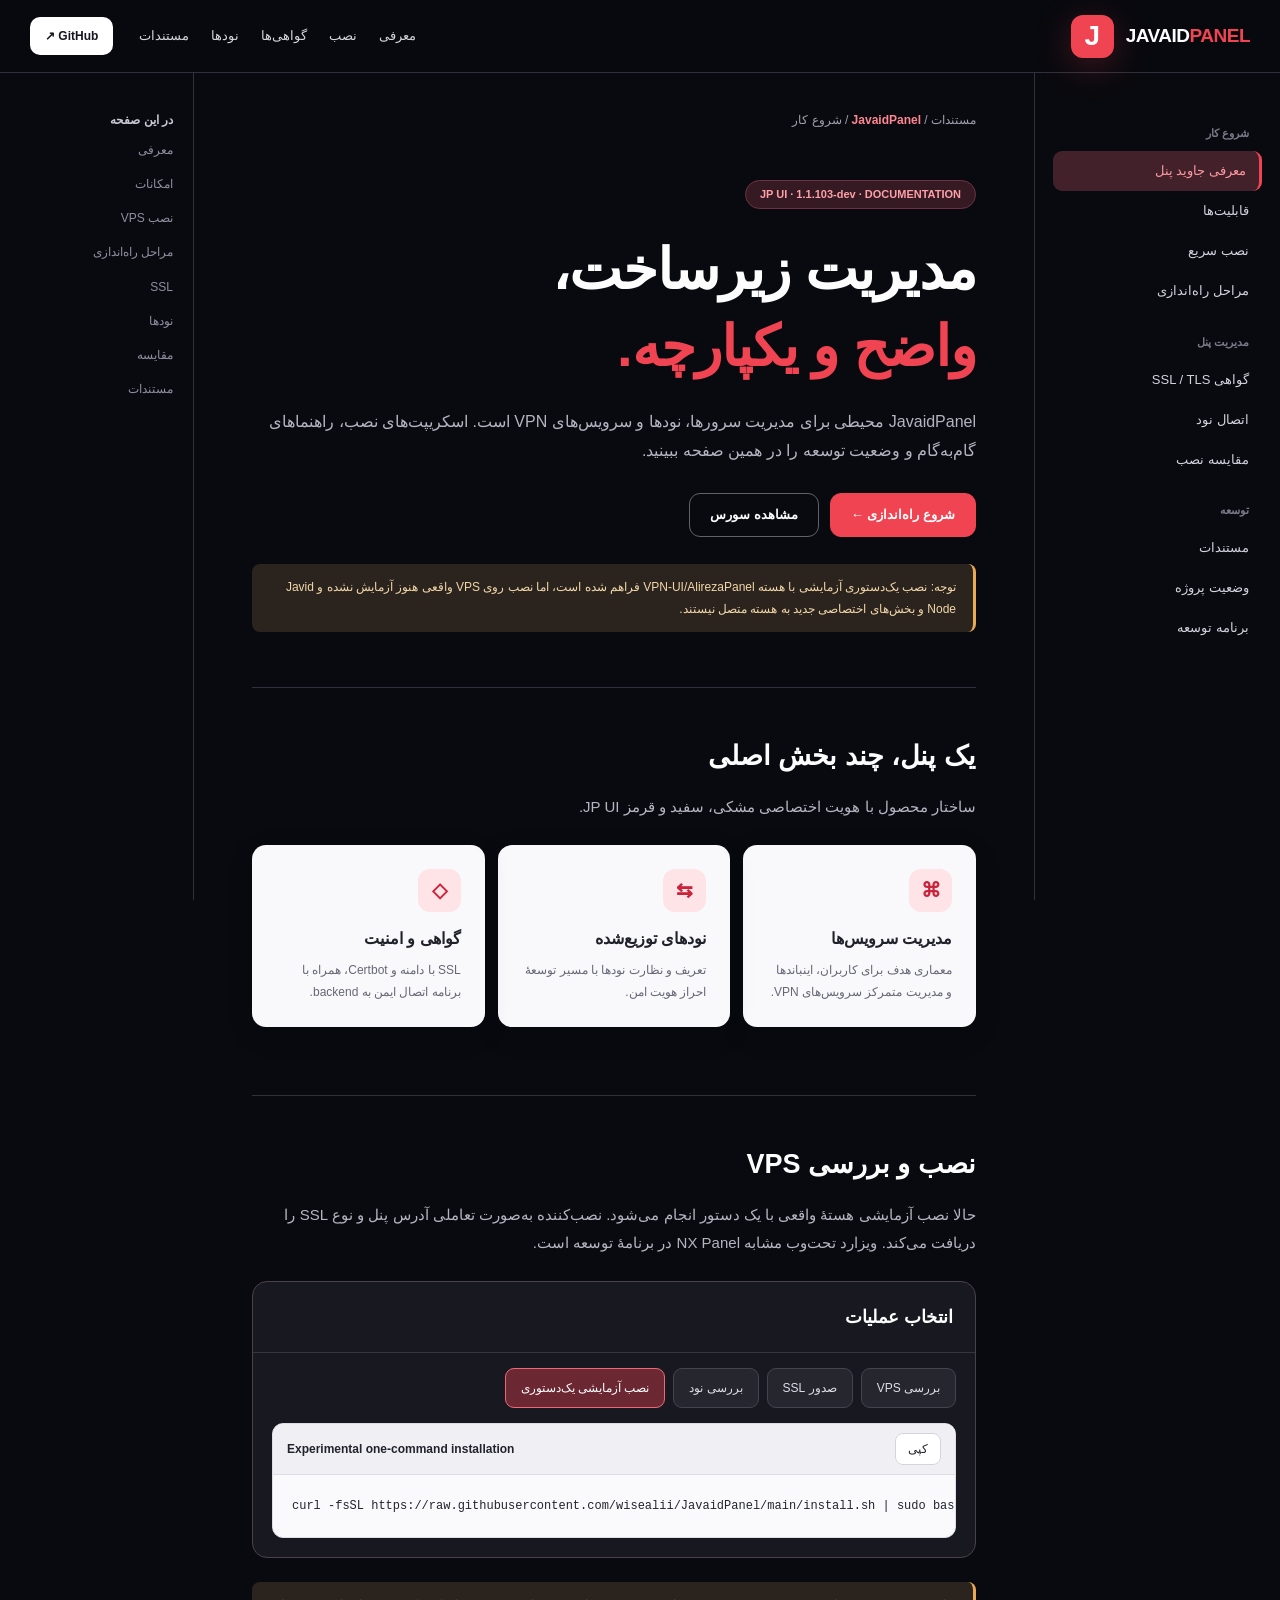
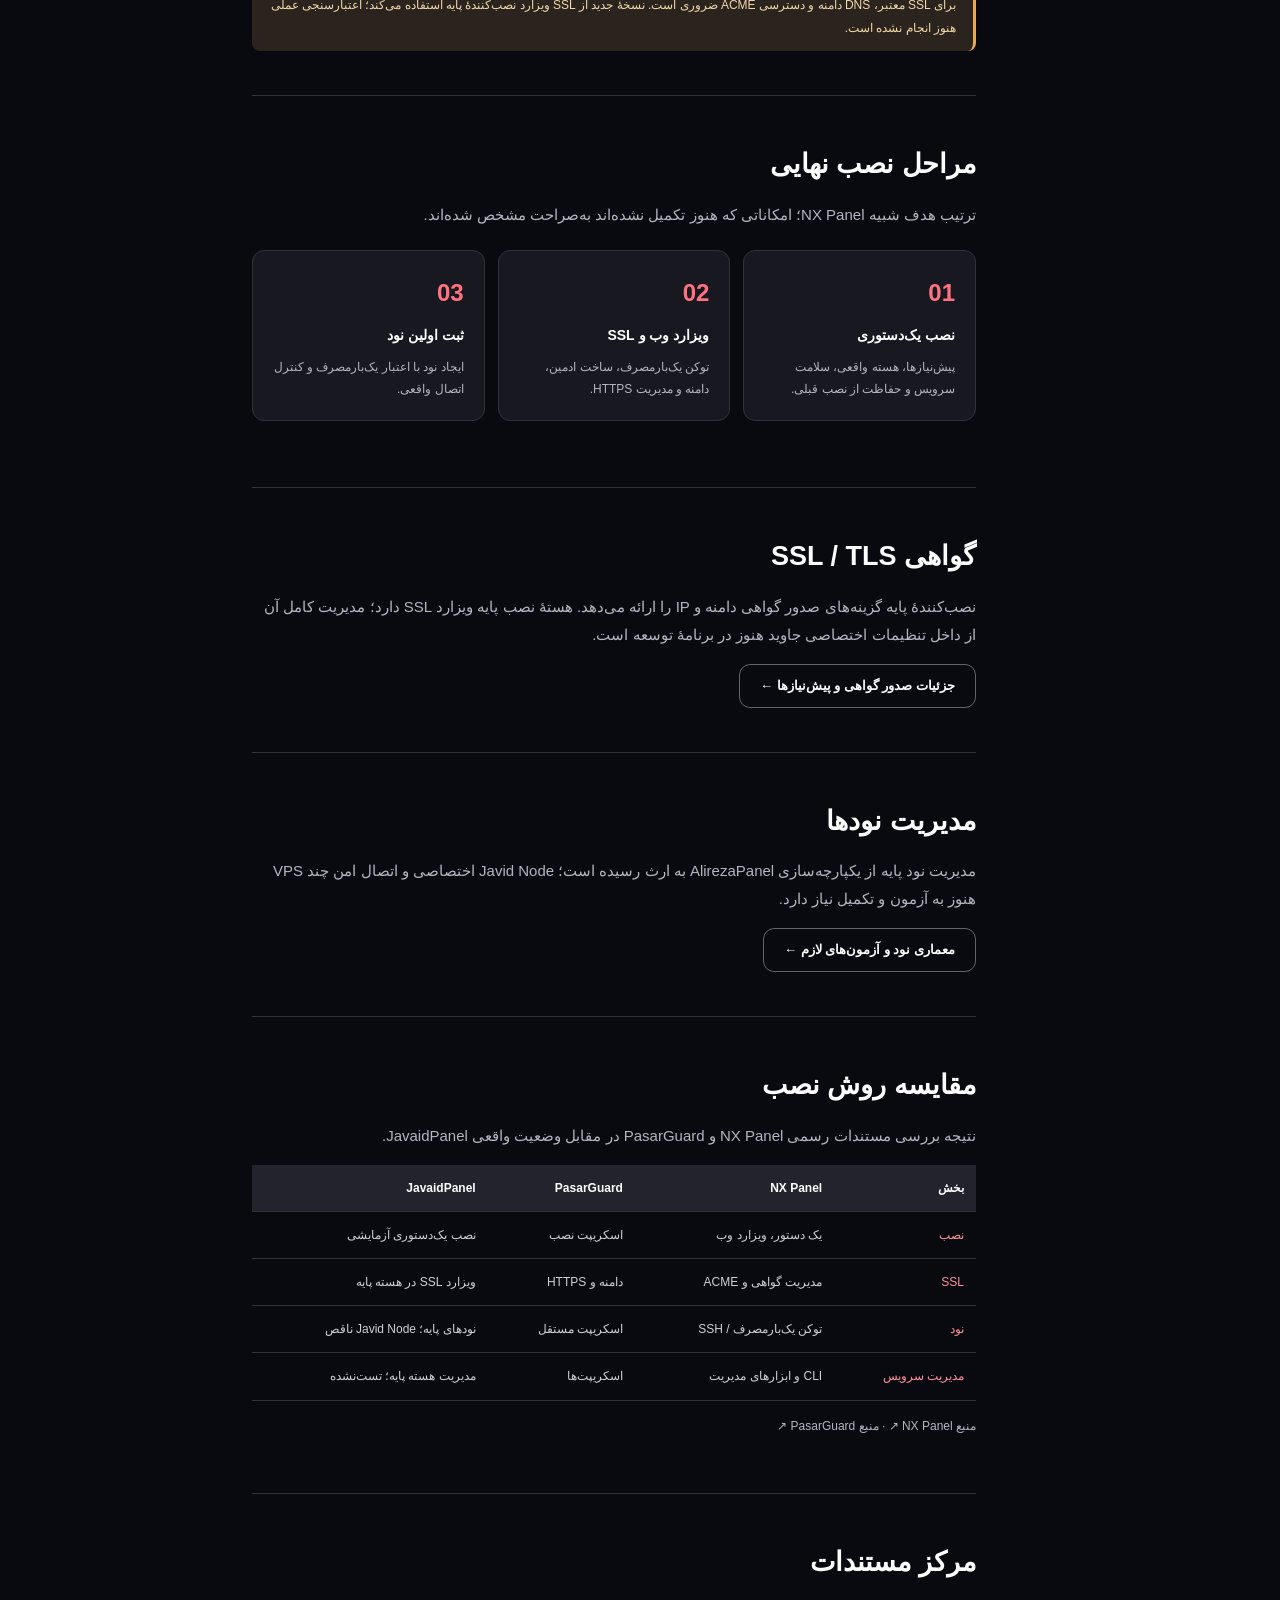
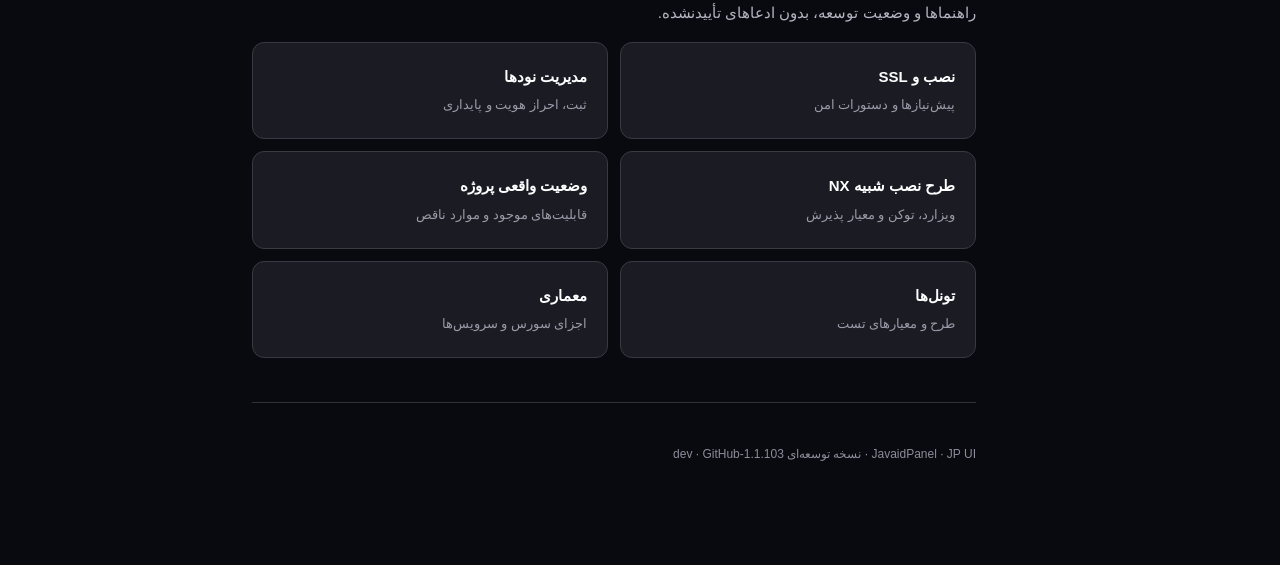
==== docs/index.html @ 1c5c2c44 "docs: show verified one-command bootstrap and current experimental status" ====
<!doctype html>
<html lang="fa" dir="rtl"><head>
<meta charset="utf-8"><meta name="viewport" content="width=device-width,initial-scale=1">
<meta name="theme-color" content="#0a0a0f">
<meta name="description" content="JavaidPanel · مستندات، راه‌اندازی، مدیریت نودها و گواهی HTTPS">
<title>JavaidPanel | مستندات و نصب</title>
<style>
:root{--bg:#090a0f;--panel:#15161d;--raised:#1b1c25;--line:#30313c;--red:#f04452;--red2:#ff7280;--white:#fdfdfe;--soft:#b5b5c2;--ink:#17181f}
*{box-sizing:border-box}html{scroll-behavior:smooth}body{margin:0;background:var(--bg);color:var(--white);font:15px/1.85 Tahoma,Arial,sans-serif}
a{color:inherit;text-decoration:none}a:hover{color:var(--red2)}button{font:inherit;cursor:pointer}button:focus-visible,a:focus-visible{outline:3px solid var(--red2);outline-offset:3px}
header{height:73px;border-bottom:1px solid var(--line);position:sticky;top:0;z-index:10;background:#090a0fee;backdrop-filter:blur(14px)}.top{max-width:1490px;margin:auto;height:100%;padding:0 30px;display:flex;align-items:center;gap:26px}
.brand{display:flex;align-items:center;gap:12px;direction:ltr;font:900 19px Arial;letter-spacing:-.5px}.brand b{color:var(--red)}.mark{display:grid;place-items:center;width:43px;height:43px;border-radius:12px;background:var(--red);color:white;font-size:28px;box-shadow:0 8px 35px #f0445240}.top nav{display:flex;gap:22px;margin-right:auto;color:#d6d6de;font-size:13px}.top .github{padding:8px 15px;background:white;color:#16161c;border-radius:10px;font-size:12px;font-weight:bold}
.layout{display:grid;grid-template-columns:246px minmax(0,1fr) 194px;gap:0;max-width:1490px;margin:auto;min-height:calc(100vh - 73px)}
.sidebar{border-left:1px solid var(--line);position:sticky;top:73px;align-self:start;height:calc(100vh - 73px);overflow:auto;padding:30px 18px 32px}.aside-label{color:#787a88;font-size:11px;font-weight:900;margin:20px 13px 8px}.sidebar a{display:block;border-radius:9px;padding:8px 13px;font-size:13px;color:#d3d3de}.sidebar a:hover,.sidebar a.active{background:#42212a;color:#ff98a2}.sidebar a.active{border-right:3px solid var(--red)}
.toc{border-right:1px solid var(--line);position:sticky;top:73px;align-self:start;height:calc(100vh - 73px);padding:32px 20px;color:#c8c8d2}.toc strong{font-size:12px}.toc a{font-size:12px;display:block;color:#8e90a0;padding:6px 0}.toc a:hover{color:var(--red2)}
.content{padding:36px 58px 100px;min-width:0}.crumb{color:#a1a1af;font-size:12px}.crumb b{color:#ff8692}.hero{padding:48px 0 55px;border-bottom:1px solid var(--line)}.pill{display:inline-flex;color:#ffa0a9;background:#351a23;border:1px solid #6c3241;padding:3px 14px;border-radius:99px;font-size:11px;font-weight:bold}.hero h1{font-size:clamp(37px,4.4vw,63px);line-height:1.37;margin:22px 0;letter-spacing:-1px}.hero h1 em{font-style:normal;color:var(--red)}.hero p{font-size:16px;color:var(--soft);max-width:750px}.buttons{display:flex;flex-wrap:wrap;gap:11px;margin:27px 0}.btn{border-radius:11px;padding:9px 20px;border:1px solid #62616b;font-size:13px;font-weight:bold;display:inline-flex;align-items:center}.btn.main{background:var(--red);border-color:var(--red);color:white}
.status{border-right:3px solid #e9aa53;background:#2b241e;color:#f2d7a9;border-radius:8px;padding:12px 17px;font-size:12px;max-width:780px}
section{scroll-margin-top:105px;padding:44px 0;border-bottom:1px solid #30303a}section h2{font-size:27px;margin:0 0 11px}section p{color:var(--soft);margin-top:0}.cards{display:grid;grid-template-columns:repeat(3,minmax(0,1fr));gap:13px;margin:24px 0}.card{background:#f9f9fb;color:#20212a;border-radius:14px;padding:24px;min-height:177px;box-shadow:0 8px 27px #0002}.card .symbol{display:grid;place-items:center;width:43px;height:43px;background:#ffe4e7;color:#c8243b;border-radius:12px;font-weight:900;font-size:20px}.card h3{font-size:16px;margin:12px 0 5px}.card p{color:#666775;font-size:12px;margin:0}
.steps{display:grid;grid-template-columns:repeat(3,1fr);gap:13px;margin:22px 0}.step{border:1px solid var(--line);border-radius:12px;padding:20px;background:#171820}.step b{color:var(--red2);font-size:24px}.step h3{margin:7px 0;font-size:14px}.step p{font-size:12px;margin:0}
.install{border:1px solid #4c404a;border-radius:15px;overflow:hidden;background:#181920;margin:24px 0}.install h3{padding:19px 22px;margin:0;border-bottom:1px solid #36343d}.switches{display:flex;gap:8px;flex-wrap:wrap;padding:15px 19px}.switches button{border:1px solid #43444e;color:#dedee7;background:#25262e;border-radius:9px;padding:8px 15px;font-size:12px}.switches button[aria-pressed="true"]{background:#6b2833;border-color:#ee6978;color:#fff}.terminal{margin:0 19px 19px;border:1px solid #dddde5;background:#fafafd;color:#22232d;border-radius:11px;overflow:hidden;direction:ltr}.terminalhead{padding:9px 14px;border-bottom:1px solid #dddde5;display:flex;justify-content:space-between;align-items:center;gap:12px;background:#f0f0f4}.terminalhead span{font-size:12px;font-weight:bold}.terminal button{padding:4px 12px;background:#fff;border:1px solid #d4d5dc;border-radius:8px;color:#25252e;font-size:12px}.terminal pre{white-space:pre;overflow:auto;line-height:2;font-size:12px;margin:0;padding:19px}
table{width:100%;border-collapse:collapse;font-size:12px;text-align:right;overflow:hidden}th,td{padding:12px;border-bottom:1px solid var(--line)}th{background:#22232d}td{color:#d0d0da}td:first-child{color:#ff919c}code{font-family:Consolas,monospace;background:#272730;border-radius:4px;padding:1px 4px}
.docs{display:grid;grid-template-columns:repeat(2,1fr);gap:12px}.docs a{background:#1a1b23;border:1px solid #393943;padding:20px;border-radius:12px}.docs a:hover{border-color:var(--red)}.docs b{display:block}.docs small{color:#999ba8}
footer{margin:40px 0 0;color:#8c8d9a;font-size:12px}
@media(max-width:1200px){.layout{grid-template-columns:210px minmax(0,1fr)}.toc{display:none}.content{padding:35px 35px 90px}}@media(max-width:780px){.layout{display:block}.sidebar{height:auto;position:static;display:flex;overflow:auto;gap:8px;border:0;border-bottom:1px solid var(--line);padding:10px 18px}.aside-label{display:none}.sidebar a{white-space:nowrap}.content{padding:24px 18px 70px}.top nav{display:none}.top{padding:0 17px}.brand{font-size:15px}.cards,.steps{grid-template-columns:1fr}.docs{grid-template-columns:1fr}.hero{padding:27px 0 45px}.hero h1{font-size:36px}.top .github{margin-right:auto}table{font-size:11px}}
</style></head><body>
<header><div class="top"><a class="brand" href="#overview"><span class="mark">J</span><span>JAVAID<b>PANEL</b></span></a><nav><a href="#overview">معرفی</a><a href="#install">نصب</a><a href="#ssl">گواهی‌ها</a><a href="#nodes">نودها</a><a href="#resources">مستندات</a></nav><a class="github" href="https://github.com/wisealii/JavaidPanel">GitHub ↗</a></div></header>
<div class="layout">
<aside class="sidebar" aria-label="فهرست راهنما"><div class="aside-label">شروع کار</div><a class="active" href="#overview">معرفی جاوید پنل</a><a href="#features">قابلیت‌ها</a><a href="#install">نصب سریع</a><a href="#steps">مراحل راه‌اندازی</a><div class="aside-label">مدیریت پنل</div><a href="#ssl">گواهی SSL / TLS</a><a href="#nodes">اتصال نود</a><a href="#comparison">مقایسه نصب</a><div class="aside-label">توسعه</div><a href="#resources">مستندات</a><a href="STATUS.md">وضعیت پروژه</a><a href="INSTALL_UX.md">برنامه توسعه</a></aside>
<main class="content"><div class="crumb">مستندات / <b>JavaidPanel</b> / شروع کار</div>
<div class="hero" id="overview"><span class="pill">JP UI · 1.1.103-dev · DOCUMENTATION</span><h1>مدیریت زیرساخت،<br><em>واضح و یکپارچه.</em></h1><p>JavaidPanel محیطی برای مدیریت سرورها، نودها و سرویس‌های VPN است. اسکریپت‌های نصب، راهنماهای گام‌به‌گام و وضعیت توسعه را در همین صفحه ببینید.</p><div class="buttons"><a href="#install" class="btn main">شروع راه‌اندازی ←</a><a href="https://github.com/wisealii/JavaidPanel" class="btn">مشاهده سورس</a></div><div class="status">توجه: نصب یک‌دستوری آزمایشی با هسته VPN-UI/AlirezaPanel فراهم شده است، اما نصب روی VPS واقعی هنوز آزمایش نشده و Javid Node و بخش‌های اختصاصی جدید به هسته متصل نیستند.</div></div>
<section id="features"><h2>یک پنل، چند بخش اصلی</h2><p>ساختار محصول با هویت اختصاصی مشکی، سفید و قرمز JP UI.</p><div class="cards">
<div class="card"><div class="symbol">⌘</div><h3>مدیریت سرویس‌ها</h3><p>معماری هدف برای کاربران، اینباندها و مدیریت متمرکز سرویس‌های VPN.</p></div>
<div class="card"><div class="symbol">⇆</div><h3>نودهای توزیع‌شده</h3><p>تعریف و نظارت نودها با مسیر توسعهٔ احراز هویت امن.</p></div>
<div class="card"><div class="symbol">◇</div><h3>گواهی و امنیت</h3><p>SSL با دامنه و Certbot، همراه با برنامه اتصال ایمن به backend.</p></div></div></section>
<section id="install"><h2>نصب و بررسی VPS</h2><p>حالا نصب آزمایشی هستهٔ واقعی با یک دستور انجام می‌شود. نصب‌کننده به‌صورت تعاملی آدرس پنل و نوع SSL را دریافت می‌کند. ویزارد تحت‌وب مشابه NX Panel در برنامهٔ توسعه است.</p>
<div class="install"><h3>انتخاب عملیات</h3><div class="switches"><button data-mode="doctor" aria-pressed="false">بررسی VPS</button><button data-mode="ssl" aria-pressed="false">صدور SSL</button><button data-mode="node" aria-pressed="false">بررسی نود</button><button data-mode="install" aria-pressed="true">نصب آزمایشی یک‌دستوری</button></div>
<div class="terminal"><div class="terminalhead"><span id="commandLabel">Experimental one-command installation</span><button id="copy" type="button">کپی</button></div><pre id="commands">curl -fsSL https://raw.githubusercontent.com/wisealii/JavaidPanel/main/install.sh | sudo bash</pre></div></div>
<div class="status">برای SSL معتبر، DNS دامنه و دسترسی ACME ضروری است. نسخهٔ جدید از SSL ویزارد نصب‌کنندهٔ پایه استفاده می‌کند؛ اعتبارسنجی عملی هنوز انجام نشده است.</div></section>
<section id="steps"><h2>مراحل نصب نهایی</h2><p>ترتیب هدف شبیه NX Panel؛ امکاناتی که هنوز تکمیل نشده‌اند به‌صراحت مشخص شده‌اند.</p><div class="steps">
<div class="step"><b>01</b><h3>نصب یک‌دستوری</h3><p>پیش‌نیازها، هسته واقعی، سلامت سرویس و حفاظت از نصب قبلی.</p></div>
<div class="step"><b>02</b><h3>ویزارد وب و SSL</h3><p>توکن یک‌بارمصرف، ساخت ادمین، دامنه و مدیریت HTTPS.</p></div>
<div class="step"><b>03</b><h3>ثبت اولین نود</h3><p>ایجاد نود با اعتبار یک‌بارمصرف و کنترل اتصال واقعی.</p></div></div></section>
<section id="ssl"><h2>گواهی SSL / TLS</h2><p>نصب‌کنندهٔ پایه گزینه‌های صدور گواهی دامنه و IP را ارائه می‌دهد. هستهٔ نصب پایه ویزارد SSL دارد؛ مدیریت کامل آن از داخل تنظیمات اختصاصی جاوید هنوز در برنامهٔ توسعه است.</p>
<a class="btn" href="INSTALLATION.md">جزئیات صدور گواهی و پیش‌نیازها ←</a></section>
<section id="nodes"><h2>مدیریت نودها</h2><p>مدیریت نود پایه از یکپارچه‌سازی AlirezaPanel به ارث رسیده است؛ Javid Node اختصاصی و اتصال امن چند VPS هنوز به آزمون و تکمیل نیاز دارد.</p><a class="btn" href="NODES.md">معماری نود و آزمون‌های لازم ←</a></section>
<section id="comparison"><h2>مقایسه روش نصب</h2><p>نتیجه بررسی مستندات رسمی NX Panel و PasarGuard در مقابل وضعیت واقعی JavaidPanel.</p>
<table><tr><th>بخش</th><th>NX Panel</th><th>PasarGuard</th><th>JavaidPanel</th></tr>
<tr><td>نصب</td><td>یک دستور، ویزارد وب</td><td>اسکریپت نصب</td><td>نصب یک‌دستوری آزمایشی</td></tr>
<tr><td>SSL</td><td>مدیریت گواهی و ACME</td><td>دامنه و HTTPS</td><td>ویزارد SSL در هسته پایه</td></tr>
<tr><td>نود</td><td>توکن یک‌بارمصرف / SSH</td><td>اسکریپت مستقل</td><td>نودهای پایه؛ Javid Node ناقص</td></tr>
<tr><td>مدیریت سرویس</td><td>CLI و ابزارهای مدیریت</td><td>اسکریپت‌ها</td><td>مدیریت هسته پایه؛ تست‌نشده</td></tr></table>
<p style="margin-top:14px;font-size:12px"><a href="https://docs.nx-panel.org/fa/start/install-panel">منبع NX Panel ↗</a> · <a href="https://docs.pasarguard.org/en/panel/installation/">منبع PasarGuard ↗</a></p></section>
<section id="resources"><h2>مرکز مستندات</h2><p>راهنماها و وضعیت توسعه، بدون ادعاهای تأییدنشده.</p><div class="docs">
<a href="INSTALLATION.md"><b>نصب و SSL</b><small>پیش‌نیازها و دستورات امن</small></a>
<a href="NODES.md"><b>مدیریت نودها</b><small>ثبت، احراز هویت و پایداری</small></a>
<a href="INSTALL_UX.md"><b>طرح نصب شبیه NX</b><small>ویزارد، توکن و معیار پذیرش</small></a>
<a href="STATUS.md"><b>وضعیت واقعی پروژه</b><small>قابلیت‌های موجود و موارد ناقص</small></a>
<a href="TUNNELS.md"><b>تونل‌ها</b><small>طرح و معیارهای تست</small></a>
<a href="ARCHITECTURE.md"><b>معماری</b><small>اجزای سورس و سرویس‌ها</small></a></div></section>
<footer>JavaidPanel · JP UI · نسخه توسعه‌ای 1.1.103-dev · <a href="https://github.com/wisealii/JavaidPanel">GitHub</a></footer></main>
<aside class="toc"><strong>در این صفحه</strong><a href="#overview">معرفی</a><a href="#features">امکانات</a><a href="#install">نصب VPS</a><a href="#steps">مراحل راه‌اندازی</a><a href="#ssl">SSL</a><a href="#nodes">نودها</a><a href="#comparison">مقایسه</a><a href="#resources">مستندات</a></aside></div>
<script>
const examples={
doctor:["VPS preflight · read-only","git clone https://github.com/wisealii/JavaidPanel.git\ncd JavaidPanel\nsudo bash install.sh --doctor"],
ssl:["Let's Encrypt · certificate only","cd JavaidPanel\nsudo bash install.sh --ssl panel.example.org"],
node:["Node preflight · read-only","cd JavaidPanel\nbash node-agent-install.sh --check"],
install:["Full installation · deliberately unavailable","cd JavaidPanel\nsudo bash install.sh --install  # blocked: backend not yet shipped"]
};
const label=document.getElementById("commandLabel"),code=document.getElementById("commands"),copy=document.getElementById("copy");
document.querySelectorAll("[data-mode]").forEach(btn=>btn.addEventListener("click",()=>{document.querySelectorAll("[data-mode]").forEach(b=>b.setAttribute("aria-pressed","false"));btn.setAttribute("aria-pressed","true");const v=examples[btn.dataset.mode];label.textContent=v[0];code.textContent=v[1];copy.textContent="کپی"}));
copy.addEventListener("click",async()=>{try{await navigator.clipboard.writeText(code.textContent);copy.textContent="کپی شد ✓"}catch{copy.textContent="کپی در مرورگر مجاز نیست"}});
</script></body></html>
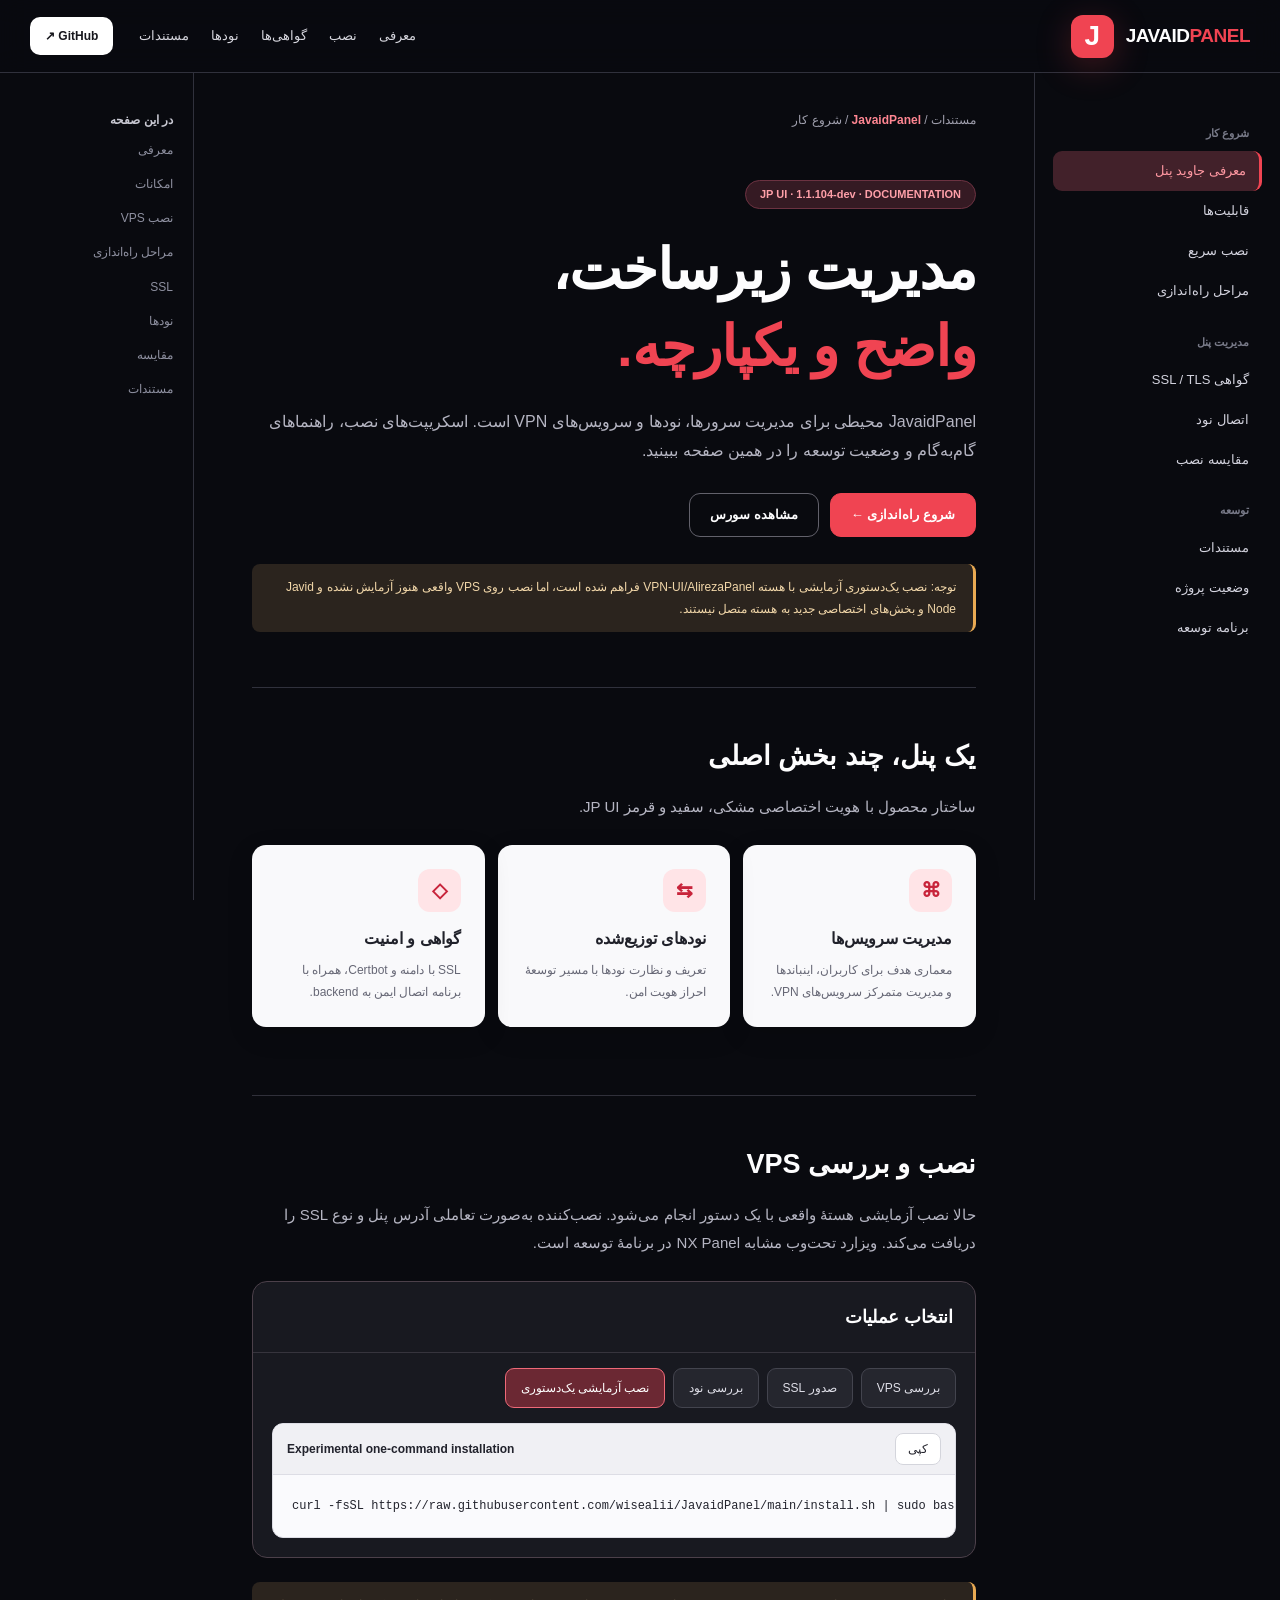
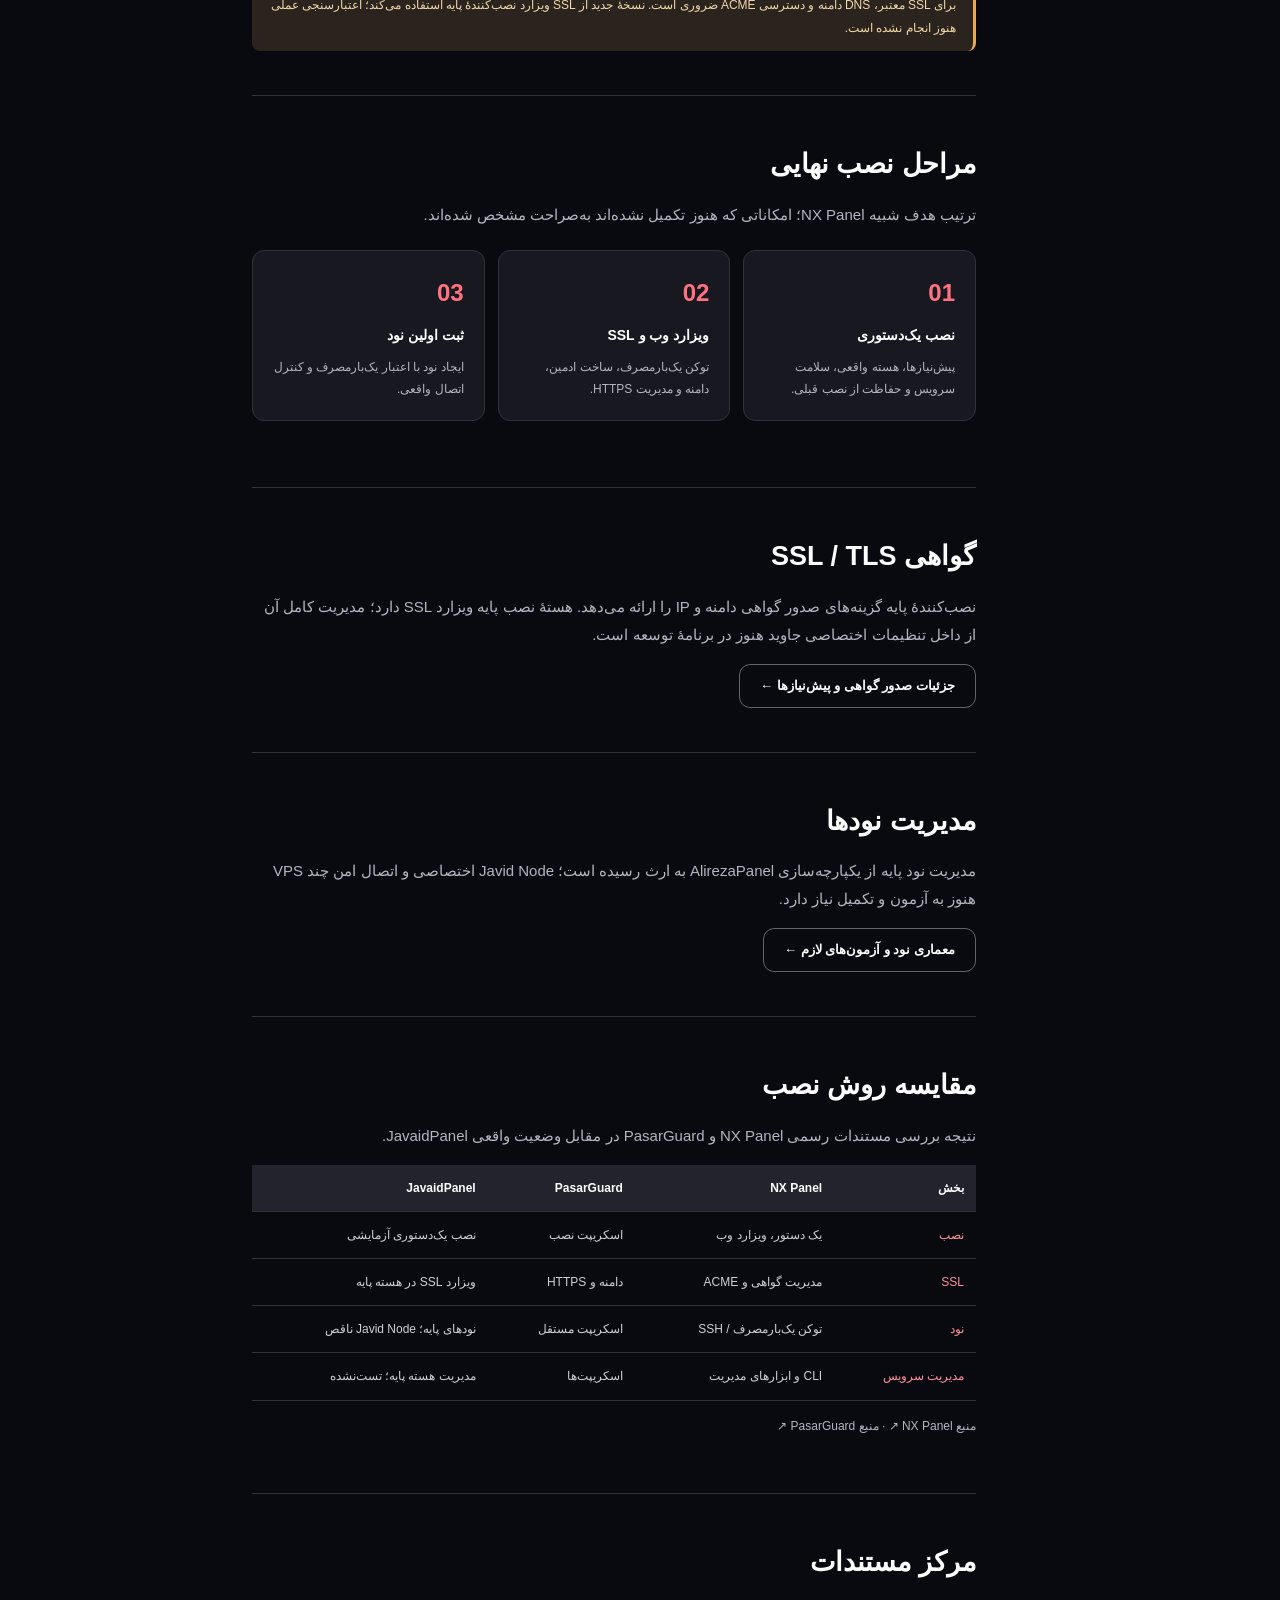
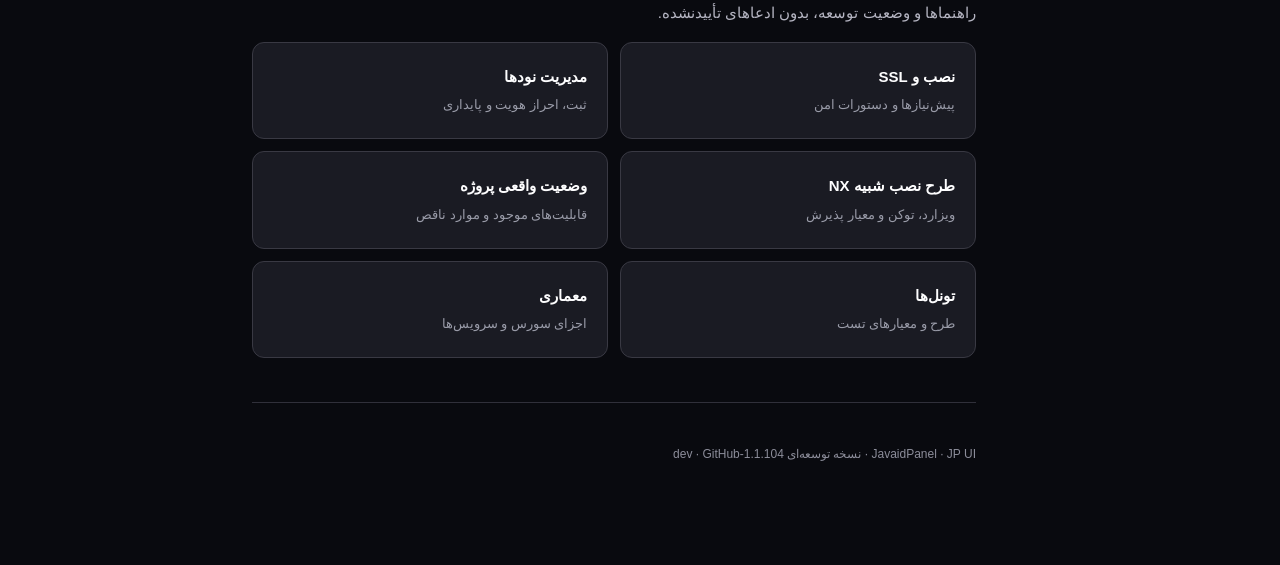
==== commit 64615112: "test(bootstrap): add offline regression coverage and update dev release metadata" ====
--- a/docs/index.html
+++ b/docs/index.html
@@ -27,7 +27,7 @@
 <div class="layout">
 <aside class="sidebar" aria-label="فهرست راهنما"><div class="aside-label">شروع کار</div><a class="active" href="#overview">معرفی جاوید پنل</a><a href="#features">قابلیت‌ها</a><a href="#install">نصب سریع</a><a href="#steps">مراحل راه‌اندازی</a><div class="aside-label">مدیریت پنل</div><a href="#ssl">گواهی SSL / TLS</a><a href="#nodes">اتصال نود</a><a href="#comparison">مقایسه نصب</a><div class="aside-label">توسعه</div><a href="#resources">مستندات</a><a href="STATUS.md">وضعیت پروژه</a><a href="INSTALL_UX.md">برنامه توسعه</a></aside>
 <main class="content"><div class="crumb">مستندات / <b>JavaidPanel</b> / شروع کار</div>
-<div class="hero" id="overview"><span class="pill">JP UI · 1.1.103-dev · DOCUMENTATION</span><h1>مدیریت زیرساخت،<br><em>واضح و یکپارچه.</em></h1><p>JavaidPanel محیطی برای مدیریت سرورها، نودها و سرویس‌های VPN است. اسکریپت‌های نصب، راهنماهای گام‌به‌گام و وضعیت توسعه را در همین صفحه ببینید.</p><div class="buttons"><a href="#install" class="btn main">شروع راه‌اندازی ←</a><a href="https://github.com/wisealii/JavaidPanel" class="btn">مشاهده سورس</a></div><div class="status">توجه: نصب یک‌دستوری آزمایشی با هسته VPN-UI/AlirezaPanel فراهم شده است، اما نصب روی VPS واقعی هنوز آزمایش نشده و Javid Node و بخش‌های اختصاصی جدید به هسته متصل نیستند.</div></div>
+<div class="hero" id="overview"><span class="pill">JP UI · 1.1.104-dev · DOCUMENTATION</span><h1>مدیریت زیرساخت،<br><em>واضح و یکپارچه.</em></h1><p>JavaidPanel محیطی برای مدیریت سرورها، نودها و سرویس‌های VPN است. اسکریپت‌های نصب، راهنماهای گام‌به‌گام و وضعیت توسعه را در همین صفحه ببینید.</p><div class="buttons"><a href="#install" class="btn main">شروع راه‌اندازی ←</a><a href="https://github.com/wisealii/JavaidPanel" class="btn">مشاهده سورس</a></div><div class="status">توجه: نصب یک‌دستوری آزمایشی با هسته VPN-UI/AlirezaPanel فراهم شده است، اما نصب روی VPS واقعی هنوز آزمایش نشده و Javid Node و بخش‌های اختصاصی جدید به هسته متصل نیستند.</div></div>
 <section id="features"><h2>یک پنل، چند بخش اصلی</h2><p>ساختار محصول با هویت اختصاصی مشکی، سفید و قرمز JP UI.</p><div class="cards">
 <div class="card"><div class="symbol">⌘</div><h3>مدیریت سرویس‌ها</h3><p>معماری هدف برای کاربران، اینباندها و مدیریت متمرکز سرویس‌های VPN.</p></div>
 <div class="card"><div class="symbol">⇆</div><h3>نودهای توزیع‌شده</h3><p>تعریف و نظارت نودها با مسیر توسعهٔ احراز هویت امن.</p></div>
@@ -57,14 +57,14 @@
 <a href="STATUS.md"><b>وضعیت واقعی پروژه</b><small>قابلیت‌های موجود و موارد ناقص</small></a>
 <a href="TUNNELS.md"><b>تونل‌ها</b><small>طرح و معیارهای تست</small></a>
 <a href="ARCHITECTURE.md"><b>معماری</b><small>اجزای سورس و سرویس‌ها</small></a></div></section>
-<footer>JavaidPanel · JP UI · نسخه توسعه‌ای 1.1.103-dev · <a href="https://github.com/wisealii/JavaidPanel">GitHub</a></footer></main>
+<footer>JavaidPanel · JP UI · نسخه توسعه‌ای 1.1.104-dev · <a href="https://github.com/wisealii/JavaidPanel">GitHub</a></footer></main>
 <aside class="toc"><strong>در این صفحه</strong><a href="#overview">معرفی</a><a href="#features">امکانات</a><a href="#install">نصب VPS</a><a href="#steps">مراحل راه‌اندازی</a><a href="#ssl">SSL</a><a href="#nodes">نودها</a><a href="#comparison">مقایسه</a><a href="#resources">مستندات</a></aside></div>
 <script>
 const examples={
 doctor:["VPS preflight · read-only","git clone https://github.com/wisealii/JavaidPanel.git\ncd JavaidPanel\nsudo bash install.sh --doctor"],
-ssl:["Let's Encrypt · certificate only","cd JavaidPanel\nsudo bash install.sh --ssl panel.example.org"],
+ssl:["Let's Encrypt · certificate only","cd JavaidPanel\nsudo bash install.sh --ssl"],
 node:["Node preflight · read-only","cd JavaidPanel\nbash node-agent-install.sh --check"],
-install:["Full installation · deliberately unavailable","cd JavaidPanel\nsudo bash install.sh --install  # blocked: backend not yet shipped"]
+install:["Experimental one-command install · Supported VPS","curl -fsSL https://raw.githubusercontent.com/wisealii/JavaidPanel/main/install.sh | sudo bash"]
 };
 const label=document.getElementById("commandLabel"),code=document.getElementById("commands"),copy=document.getElementById("copy");
 document.querySelectorAll("[data-mode]").forEach(btn=>btn.addEventListener("click",()=>{document.querySelectorAll("[data-mode]").forEach(b=>b.setAttribute("aria-pressed","false"));btn.setAttribute("aria-pressed","true");const v=examples[btn.dataset.mode];label.textContent=v[0];code.textContent=v[1];copy.textContent="کپی"}));
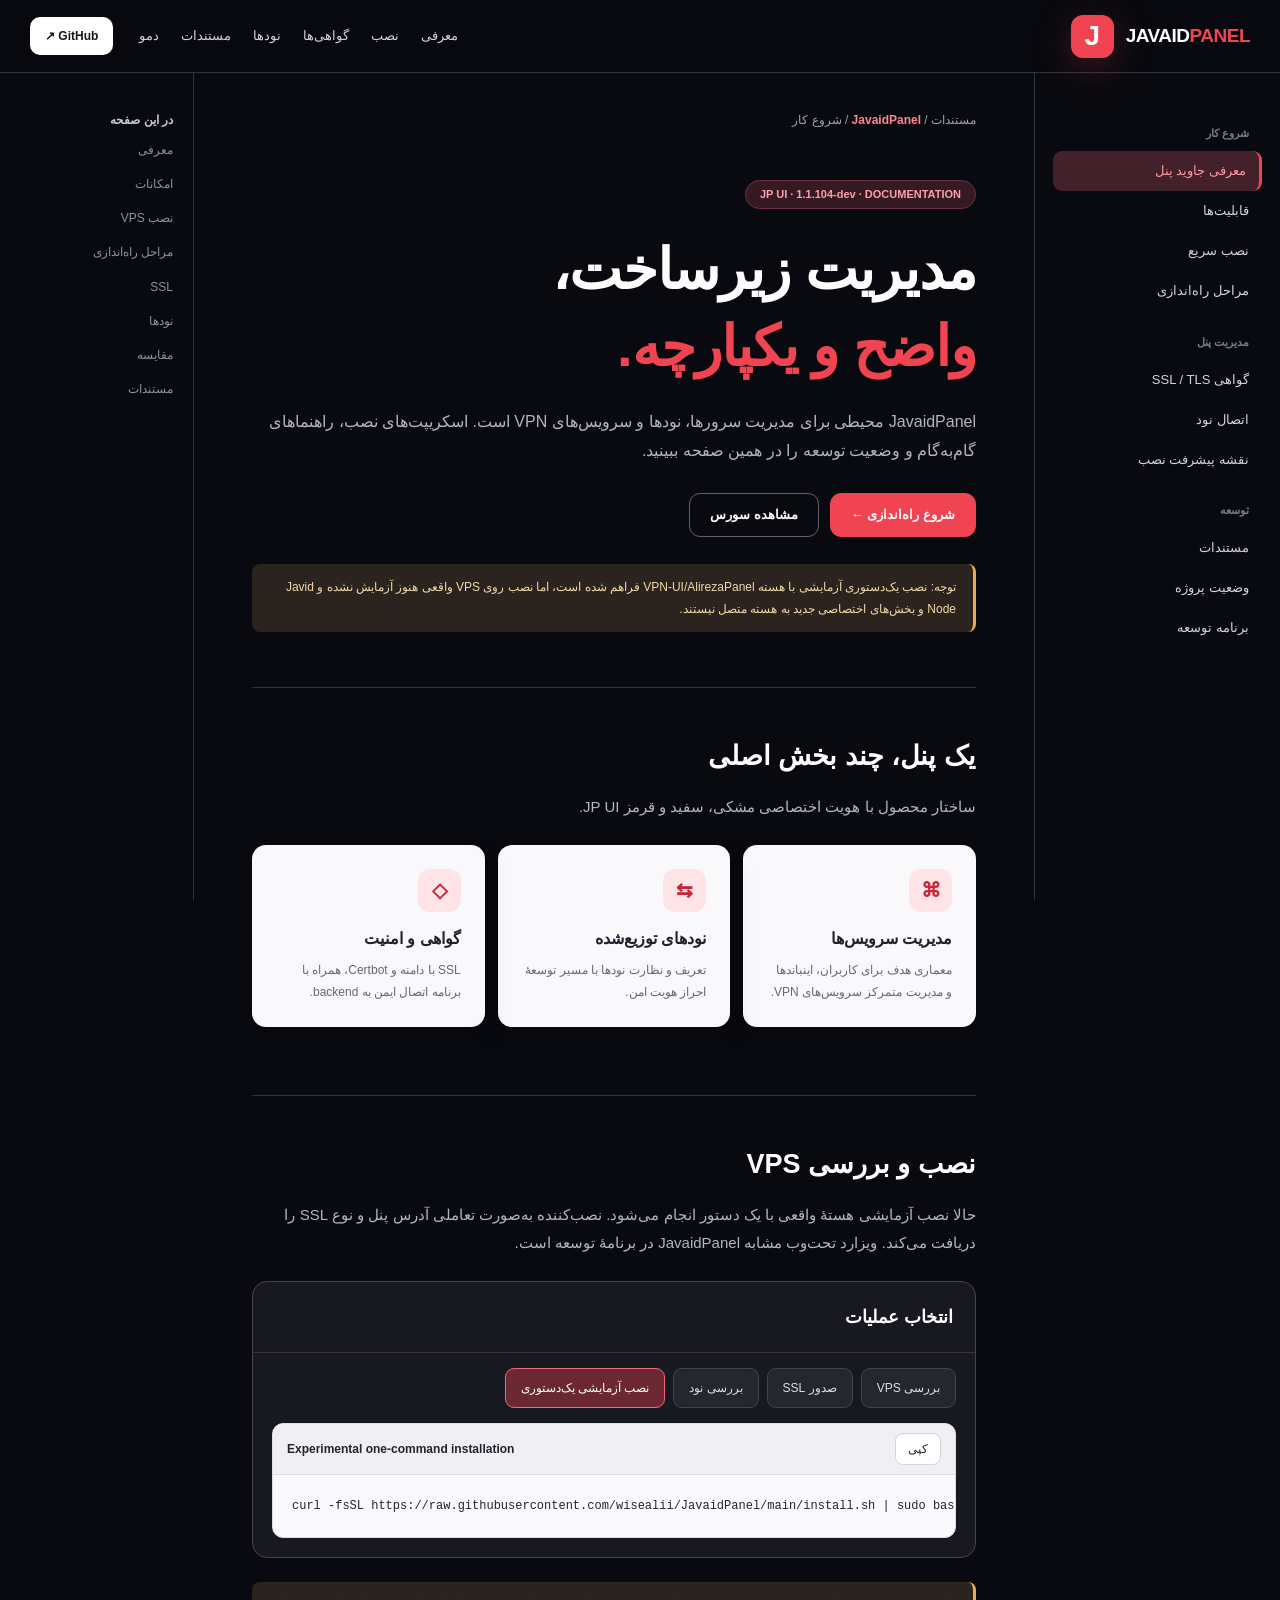
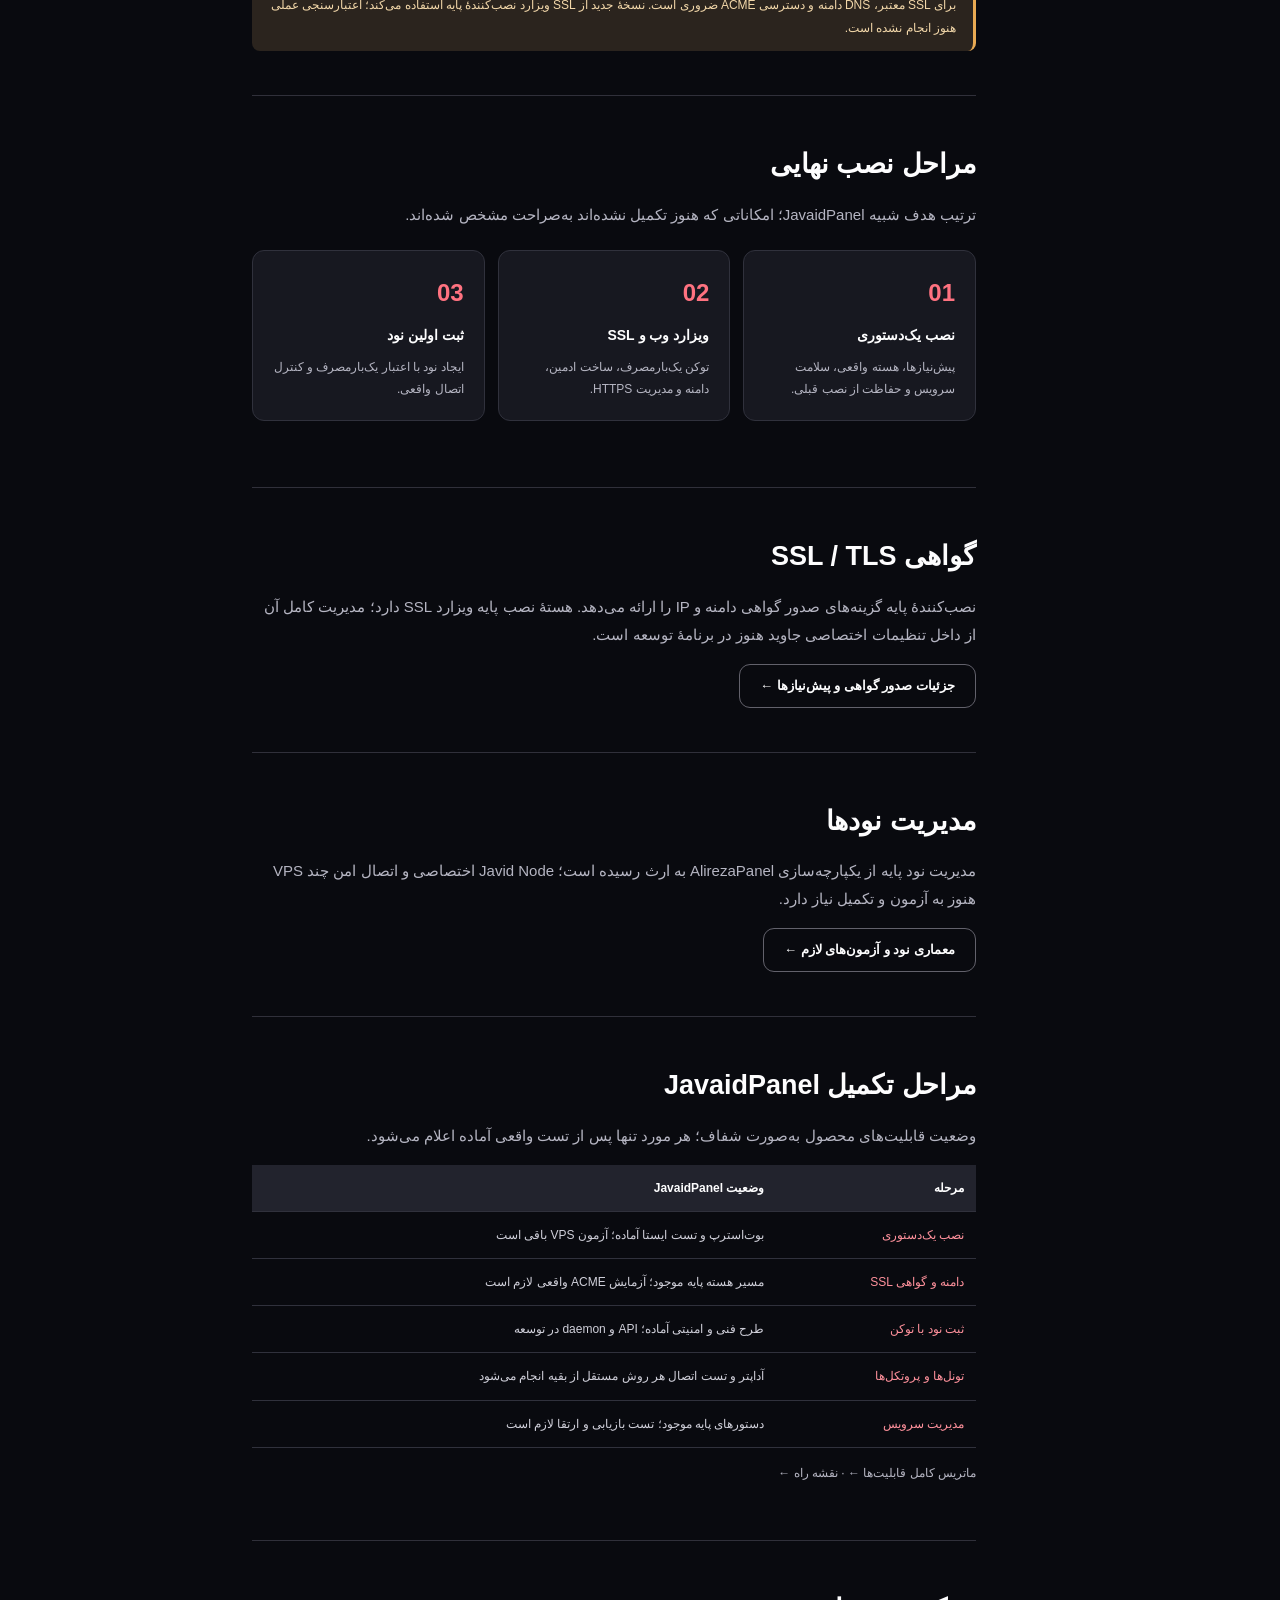
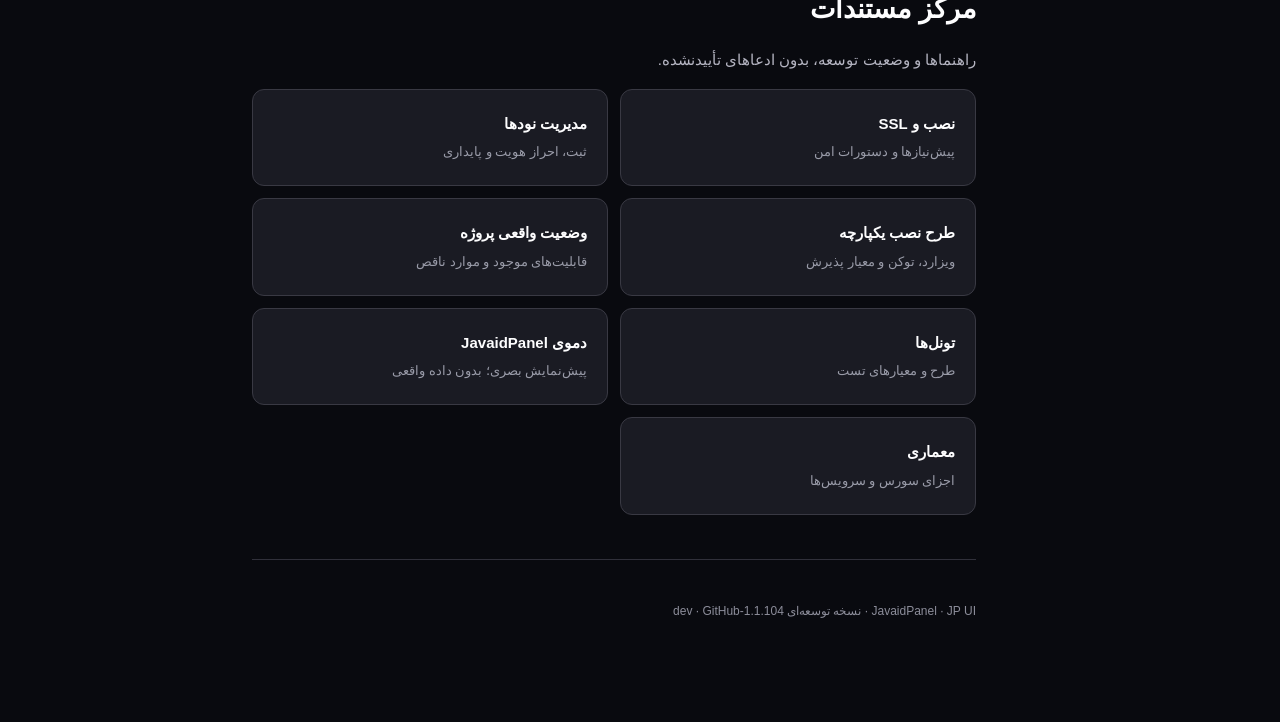
==== commit 95e22ee5: "docs: complete JavaidPanel public documentation and interactive static demo" ====
--- a/docs/index.html
+++ b/docs/index.html
@@ -23,46 +23,48 @@
 footer{margin:40px 0 0;color:#8c8d9a;font-size:12px}
 @media(max-width:1200px){.layout{grid-template-columns:210px minmax(0,1fr)}.toc{display:none}.content{padding:35px 35px 90px}}@media(max-width:780px){.layout{display:block}.sidebar{height:auto;position:static;display:flex;overflow:auto;gap:8px;border:0;border-bottom:1px solid var(--line);padding:10px 18px}.aside-label{display:none}.sidebar a{white-space:nowrap}.content{padding:24px 18px 70px}.top nav{display:none}.top{padding:0 17px}.brand{font-size:15px}.cards,.steps{grid-template-columns:1fr}.docs{grid-template-columns:1fr}.hero{padding:27px 0 45px}.hero h1{font-size:36px}.top .github{margin-right:auto}table{font-size:11px}}
 </style></head><body>
-<header><div class="top"><a class="brand" href="#overview"><span class="mark">J</span><span>JAVAID<b>PANEL</b></span></a><nav><a href="#overview">معرفی</a><a href="#install">نصب</a><a href="#ssl">گواهی‌ها</a><a href="#nodes">نودها</a><a href="#resources">مستندات</a></nav><a class="github" href="https://github.com/wisealii/JavaidPanel">GitHub ↗</a></div></header>
+<header><div class="top"><a class="brand" href="#overview"><span class="mark">J</span><span>JAVAID<b>PANEL</b></span></a><nav><a href="#overview">معرفی</a><a href="#install">نصب</a><a href="#ssl">گواهی‌ها</a><a href="#nodes">نودها</a><a href="#resources">مستندات</a><a href="demo.html">دمو</a></nav><a class="github" href="https://github.com/wisealii/JavaidPanel">GitHub ↗</a></div></header>
 <div class="layout">
-<aside class="sidebar" aria-label="فهرست راهنما"><div class="aside-label">شروع کار</div><a class="active" href="#overview">معرفی جاوید پنل</a><a href="#features">قابلیت‌ها</a><a href="#install">نصب سریع</a><a href="#steps">مراحل راه‌اندازی</a><div class="aside-label">مدیریت پنل</div><a href="#ssl">گواهی SSL / TLS</a><a href="#nodes">اتصال نود</a><a href="#comparison">مقایسه نصب</a><div class="aside-label">توسعه</div><a href="#resources">مستندات</a><a href="STATUS.md">وضعیت پروژه</a><a href="INSTALL_UX.md">برنامه توسعه</a></aside>
+<aside class="sidebar" aria-label="فهرست راهنما"><div class="aside-label">شروع کار</div><a class="active" href="#overview">معرفی جاوید پنل</a><a href="#features">قابلیت‌ها</a><a href="#install">نصب سریع</a><a href="#steps">مراحل راه‌اندازی</a><div class="aside-label">مدیریت پنل</div><a href="#ssl">گواهی SSL / TLS</a><a href="#nodes">اتصال نود</a><a href="#comparison">نقشه پیشرفت نصب</a><div class="aside-label">توسعه</div><a href="#resources">مستندات</a><a href="STATUS.md">وضعیت پروژه</a><a href="INSTALL_UX.md">برنامه توسعه</a></aside>
 <main class="content"><div class="crumb">مستندات / <b>JavaidPanel</b> / شروع کار</div>
 <div class="hero" id="overview"><span class="pill">JP UI · 1.1.104-dev · DOCUMENTATION</span><h1>مدیریت زیرساخت،<br><em>واضح و یکپارچه.</em></h1><p>JavaidPanel محیطی برای مدیریت سرورها، نودها و سرویس‌های VPN است. اسکریپت‌های نصب، راهنماهای گام‌به‌گام و وضعیت توسعه را در همین صفحه ببینید.</p><div class="buttons"><a href="#install" class="btn main">شروع راه‌اندازی ←</a><a href="https://github.com/wisealii/JavaidPanel" class="btn">مشاهده سورس</a></div><div class="status">توجه: نصب یک‌دستوری آزمایشی با هسته VPN-UI/AlirezaPanel فراهم شده است، اما نصب روی VPS واقعی هنوز آزمایش نشده و Javid Node و بخش‌های اختصاصی جدید به هسته متصل نیستند.</div></div>
 <section id="features"><h2>یک پنل، چند بخش اصلی</h2><p>ساختار محصول با هویت اختصاصی مشکی، سفید و قرمز JP UI.</p><div class="cards">
 <div class="card"><div class="symbol">⌘</div><h3>مدیریت سرویس‌ها</h3><p>معماری هدف برای کاربران، اینباندها و مدیریت متمرکز سرویس‌های VPN.</p></div>
 <div class="card"><div class="symbol">⇆</div><h3>نودهای توزیع‌شده</h3><p>تعریف و نظارت نودها با مسیر توسعهٔ احراز هویت امن.</p></div>
 <div class="card"><div class="symbol">◇</div><h3>گواهی و امنیت</h3><p>SSL با دامنه و Certbot، همراه با برنامه اتصال ایمن به backend.</p></div></div></section>
-<section id="install"><h2>نصب و بررسی VPS</h2><p>حالا نصب آزمایشی هستهٔ واقعی با یک دستور انجام می‌شود. نصب‌کننده به‌صورت تعاملی آدرس پنل و نوع SSL را دریافت می‌کند. ویزارد تحت‌وب مشابه NX Panel در برنامهٔ توسعه است.</p>
+<section id="install"><h2>نصب و بررسی VPS</h2><p>حالا نصب آزمایشی هستهٔ واقعی با یک دستور انجام می‌شود. نصب‌کننده به‌صورت تعاملی آدرس پنل و نوع SSL را دریافت می‌کند. ویزارد تحت‌وب مشابه JavaidPanel در برنامهٔ توسعه است.</p>
 <div class="install"><h3>انتخاب عملیات</h3><div class="switches"><button data-mode="doctor" aria-pressed="false">بررسی VPS</button><button data-mode="ssl" aria-pressed="false">صدور SSL</button><button data-mode="node" aria-pressed="false">بررسی نود</button><button data-mode="install" aria-pressed="true">نصب آزمایشی یک‌دستوری</button></div>
 <div class="terminal"><div class="terminalhead"><span id="commandLabel">Experimental one-command installation</span><button id="copy" type="button">کپی</button></div><pre id="commands">curl -fsSL https://raw.githubusercontent.com/wisealii/JavaidPanel/main/install.sh | sudo bash</pre></div></div>
 <div class="status">برای SSL معتبر، DNS دامنه و دسترسی ACME ضروری است. نسخهٔ جدید از SSL ویزارد نصب‌کنندهٔ پایه استفاده می‌کند؛ اعتبارسنجی عملی هنوز انجام نشده است.</div></section>
-<section id="steps"><h2>مراحل نصب نهایی</h2><p>ترتیب هدف شبیه NX Panel؛ امکاناتی که هنوز تکمیل نشده‌اند به‌صراحت مشخص شده‌اند.</p><div class="steps">
+<section id="steps"><h2>مراحل نصب نهایی</h2><p>ترتیب هدف شبیه JavaidPanel؛ امکاناتی که هنوز تکمیل نشده‌اند به‌صراحت مشخص شده‌اند.</p><div class="steps">
 <div class="step"><b>01</b><h3>نصب یک‌دستوری</h3><p>پیش‌نیازها، هسته واقعی، سلامت سرویس و حفاظت از نصب قبلی.</p></div>
 <div class="step"><b>02</b><h3>ویزارد وب و SSL</h3><p>توکن یک‌بارمصرف، ساخت ادمین، دامنه و مدیریت HTTPS.</p></div>
 <div class="step"><b>03</b><h3>ثبت اولین نود</h3><p>ایجاد نود با اعتبار یک‌بارمصرف و کنترل اتصال واقعی.</p></div></div></section>
 <section id="ssl"><h2>گواهی SSL / TLS</h2><p>نصب‌کنندهٔ پایه گزینه‌های صدور گواهی دامنه و IP را ارائه می‌دهد. هستهٔ نصب پایه ویزارد SSL دارد؛ مدیریت کامل آن از داخل تنظیمات اختصاصی جاوید هنوز در برنامهٔ توسعه است.</p>
 <a class="btn" href="INSTALLATION.md">جزئیات صدور گواهی و پیش‌نیازها ←</a></section>
 <section id="nodes"><h2>مدیریت نودها</h2><p>مدیریت نود پایه از یکپارچه‌سازی AlirezaPanel به ارث رسیده است؛ Javid Node اختصاصی و اتصال امن چند VPS هنوز به آزمون و تکمیل نیاز دارد.</p><a class="btn" href="NODES.md">معماری نود و آزمون‌های لازم ←</a></section>
-<section id="comparison"><h2>مقایسه روش نصب</h2><p>نتیجه بررسی مستندات رسمی NX Panel و PasarGuard در مقابل وضعیت واقعی JavaidPanel.</p>
-<table><tr><th>بخش</th><th>NX Panel</th><th>PasarGuard</th><th>JavaidPanel</th></tr>
-<tr><td>نصب</td><td>یک دستور، ویزارد وب</td><td>اسکریپت نصب</td><td>نصب یک‌دستوری آزمایشی</td></tr>
-<tr><td>SSL</td><td>مدیریت گواهی و ACME</td><td>دامنه و HTTPS</td><td>ویزارد SSL در هسته پایه</td></tr>
-<tr><td>نود</td><td>توکن یک‌بارمصرف / SSH</td><td>اسکریپت مستقل</td><td>نودهای پایه؛ Javid Node ناقص</td></tr>
-<tr><td>مدیریت سرویس</td><td>CLI و ابزارهای مدیریت</td><td>اسکریپت‌ها</td><td>مدیریت هسته پایه؛ تست‌نشده</td></tr></table>
-<p style="margin-top:14px;font-size:12px"><a href="https://docs.nx-panel.org/fa/start/install-panel">منبع NX Panel ↗</a> · <a href="https://docs.pasarguard.org/en/panel/installation/">منبع PasarGuard ↗</a></p></section>
+<section id="comparison"><h2>مراحل تکمیل JavaidPanel</h2><p>وضعیت قابلیت‌های محصول به‌صورت شفاف؛ هر مورد تنها پس از تست واقعی آماده اعلام می‌شود.</p>
+<table><tr><th>مرحله</th><th>وضعیت JavaidPanel</th></tr>
+<tr><td>نصب یک‌دستوری</td><td>بوت‌استرپ و تست ایستا آماده؛ آزمون VPS باقی است</td></tr>
+<tr><td>دامنه و گواهی SSL</td><td>مسیر هسته پایه موجود؛ آزمایش ACME واقعی لازم است</td></tr>
+<tr><td>ثبت نود با توکن</td><td>طرح فنی و امنیتی آماده؛ API و daemon در توسعه</td></tr>
+<tr><td>تونل‌ها و پروتکل‌ها</td><td>آداپتر و تست اتصال هر روش مستقل از بقیه انجام می‌شود</td></tr>
+<tr><td>مدیریت سرویس</td><td>دستورهای پایه موجود؛ تست بازیابی و ارتقا لازم است</td></tr></table>
+<p style="margin-top:14px;font-size:12px"><a href="FEATURES.md">ماتریس کامل قابلیت‌ها ←</a> · <a href="ROADMAP.md">نقشه راه ←</a></p></section>
 <section id="resources"><h2>مرکز مستندات</h2><p>راهنماها و وضعیت توسعه، بدون ادعاهای تأییدنشده.</p><div class="docs">
 <a href="INSTALLATION.md"><b>نصب و SSL</b><small>پیش‌نیازها و دستورات امن</small></a>
 <a href="NODES.md"><b>مدیریت نودها</b><small>ثبت، احراز هویت و پایداری</small></a>
-<a href="INSTALL_UX.md"><b>طرح نصب شبیه NX</b><small>ویزارد، توکن و معیار پذیرش</small></a>
+<a href="INSTALL_UX.md"><b>طرح نصب یکپارچه</b><small>ویزارد، توکن و معیار پذیرش</small></a>
 <a href="STATUS.md"><b>وضعیت واقعی پروژه</b><small>قابلیت‌های موجود و موارد ناقص</small></a>
 <a href="TUNNELS.md"><b>تونل‌ها</b><small>طرح و معیارهای تست</small></a>
+<a href="demo.html"><b>دموی JavaidPanel</b><small>پیش‌نمایش بصری؛ بدون داده واقعی</small></a>
 <a href="ARCHITECTURE.md"><b>معماری</b><small>اجزای سورس و سرویس‌ها</small></a></div></section>
 <footer>JavaidPanel · JP UI · نسخه توسعه‌ای 1.1.104-dev · <a href="https://github.com/wisealii/JavaidPanel">GitHub</a></footer></main>
 <aside class="toc"><strong>در این صفحه</strong><a href="#overview">معرفی</a><a href="#features">امکانات</a><a href="#install">نصب VPS</a><a href="#steps">مراحل راه‌اندازی</a><a href="#ssl">SSL</a><a href="#nodes">نودها</a><a href="#comparison">مقایسه</a><a href="#resources">مستندات</a></aside></div>
 <script>
 const examples={
 doctor:["VPS preflight · read-only","git clone https://github.com/wisealii/JavaidPanel.git\ncd JavaidPanel\nsudo bash install.sh --doctor"],
-ssl:["Let's Encrypt · certificate only","cd JavaidPanel\nsudo bash install.sh --ssl"],
+ssl:["Let's Encrypt · certificate only","curl -fsSL https://raw.githubusercontent.com/wisealii/JavaidPanel/main/install.sh | sudo bash -s -- --ssl"],
 node:["Node preflight · read-only","cd JavaidPanel\nbash node-agent-install.sh --check"],
 install:["Experimental one-command install · Supported VPS","curl -fsSL https://raw.githubusercontent.com/wisealii/JavaidPanel/main/install.sh | sudo bash"]
 };
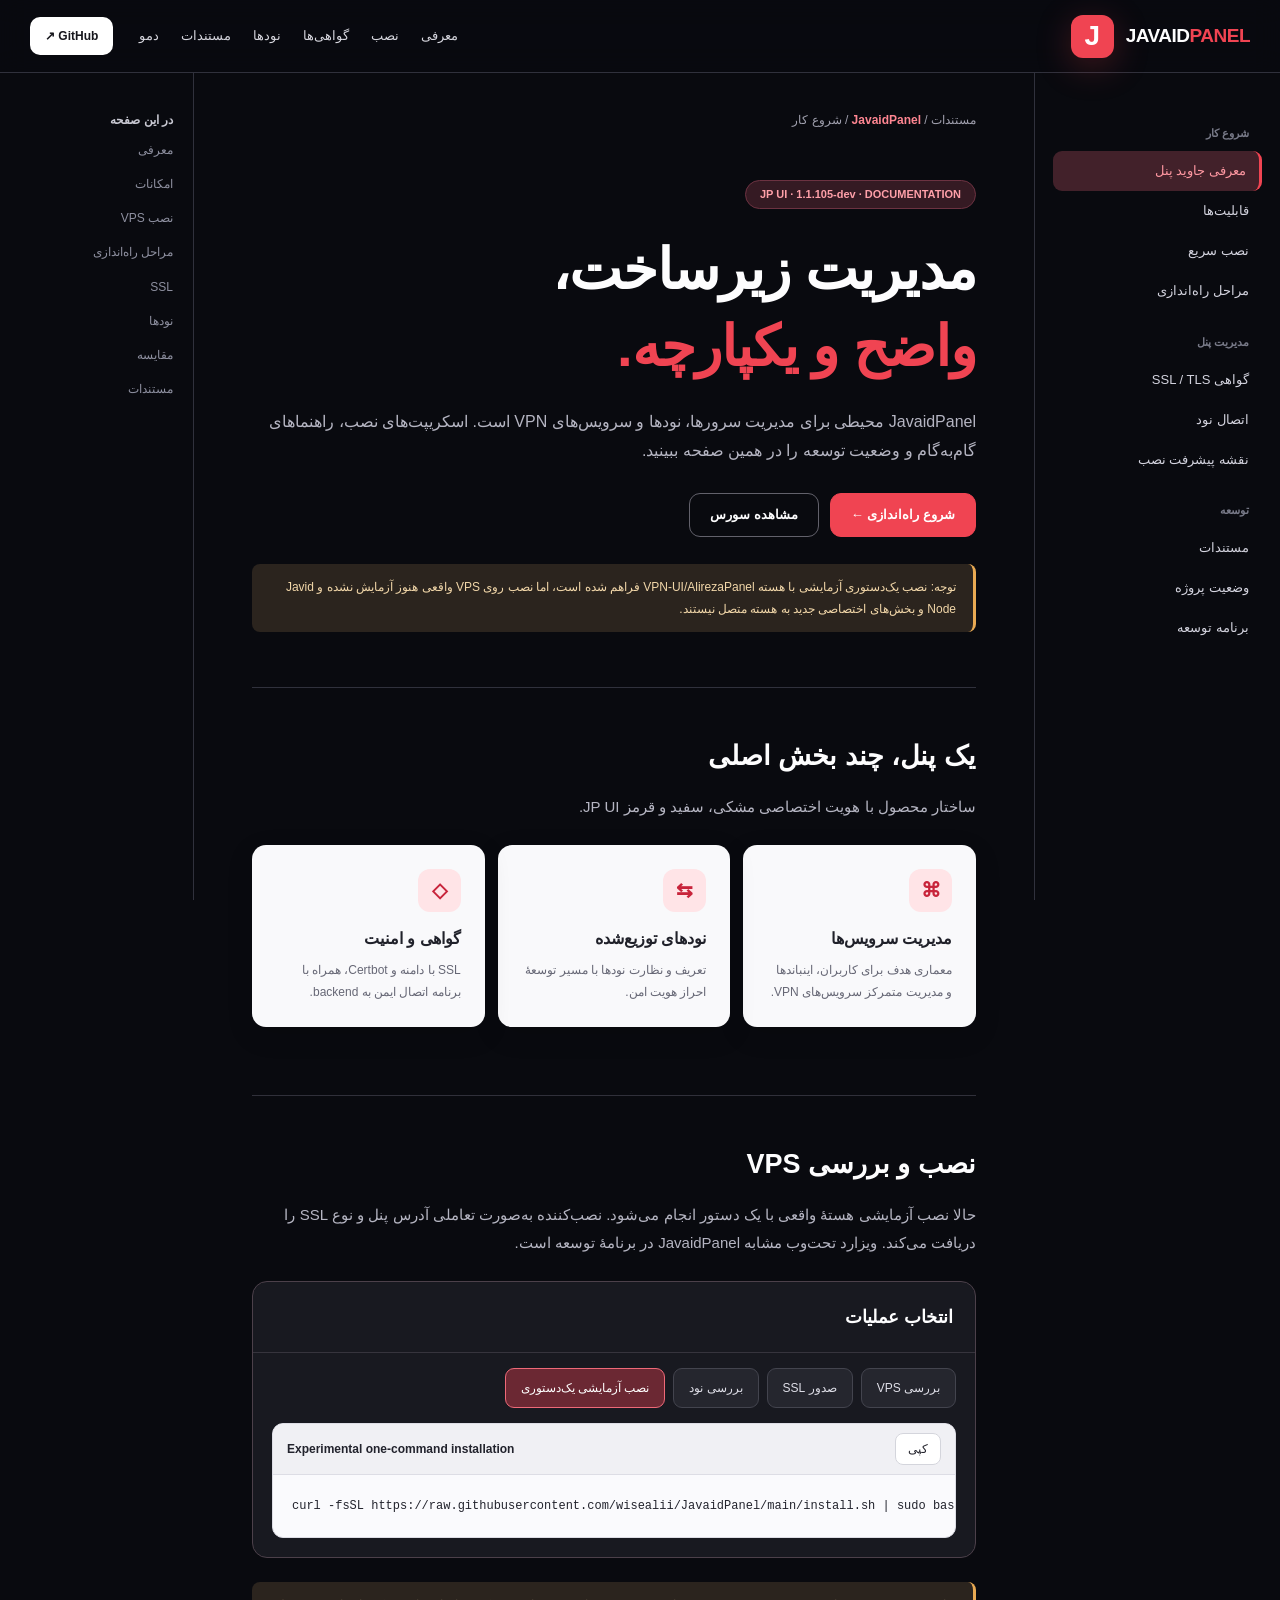
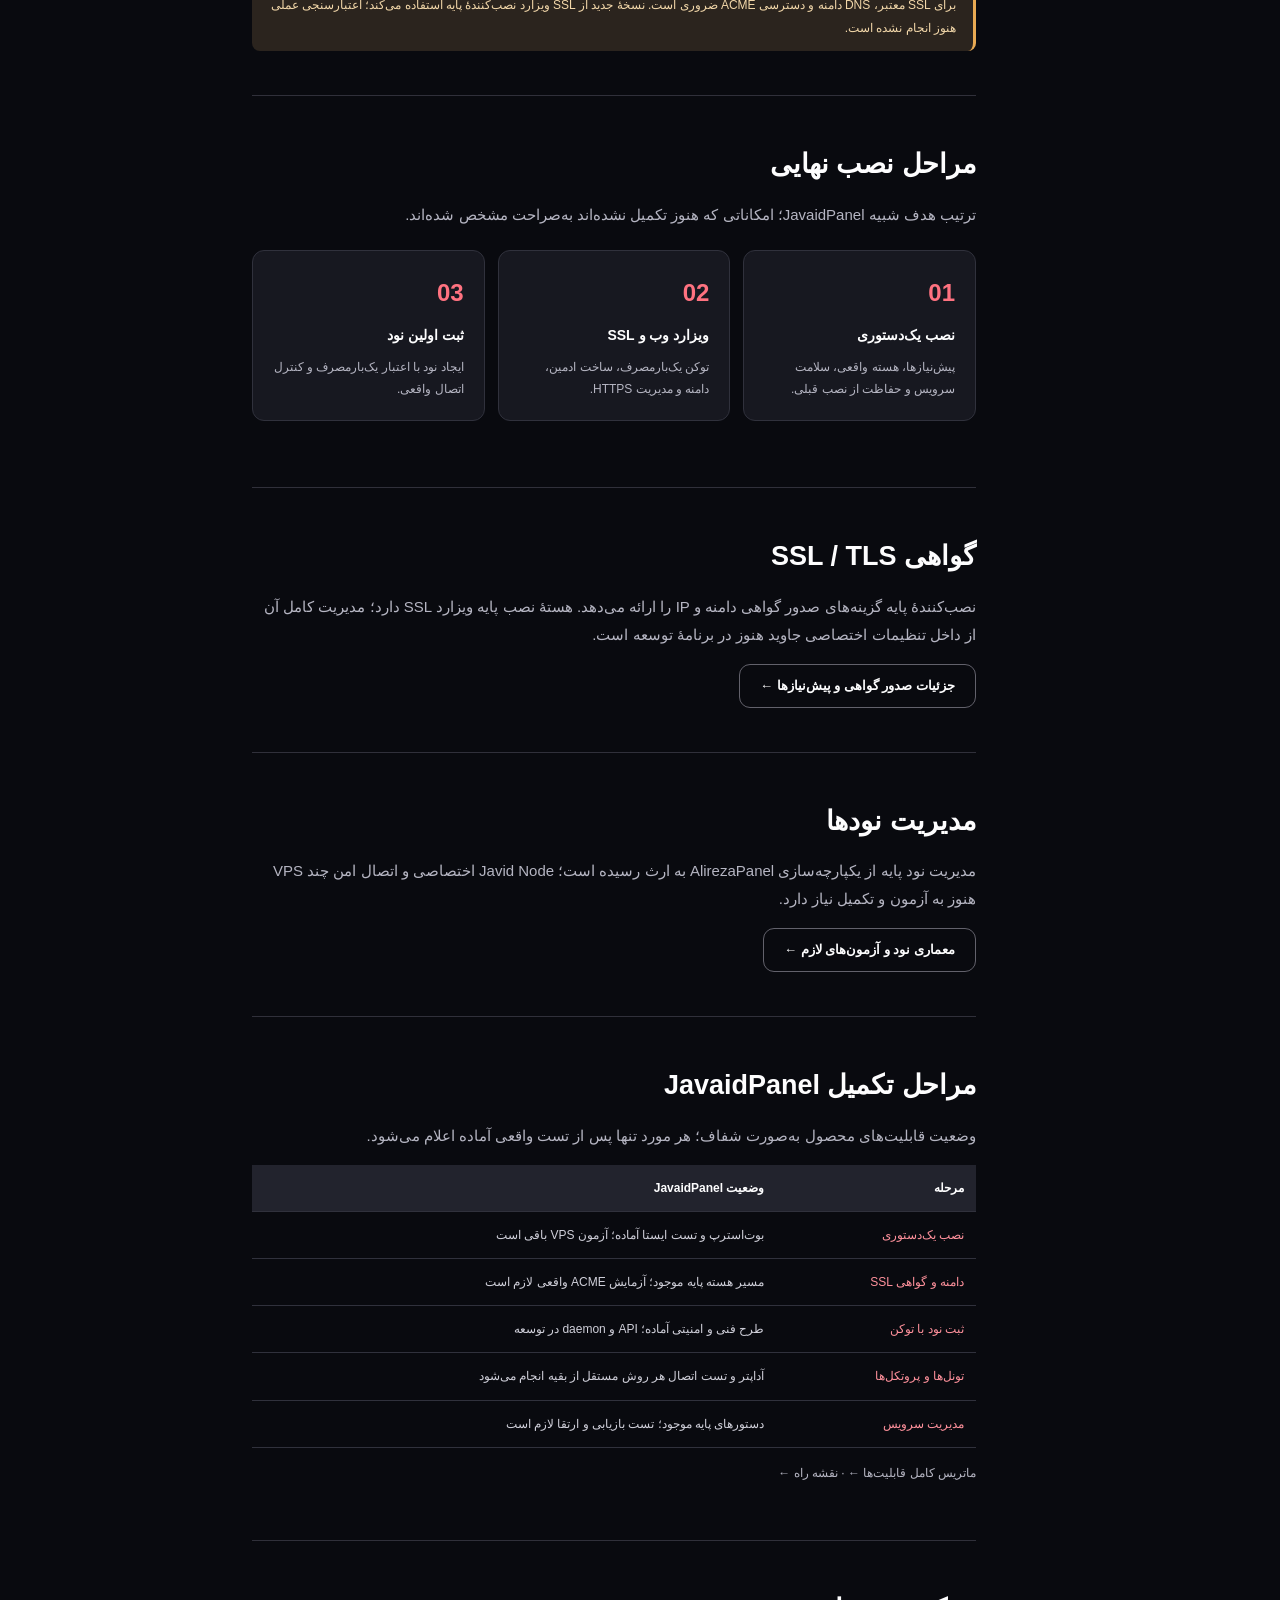
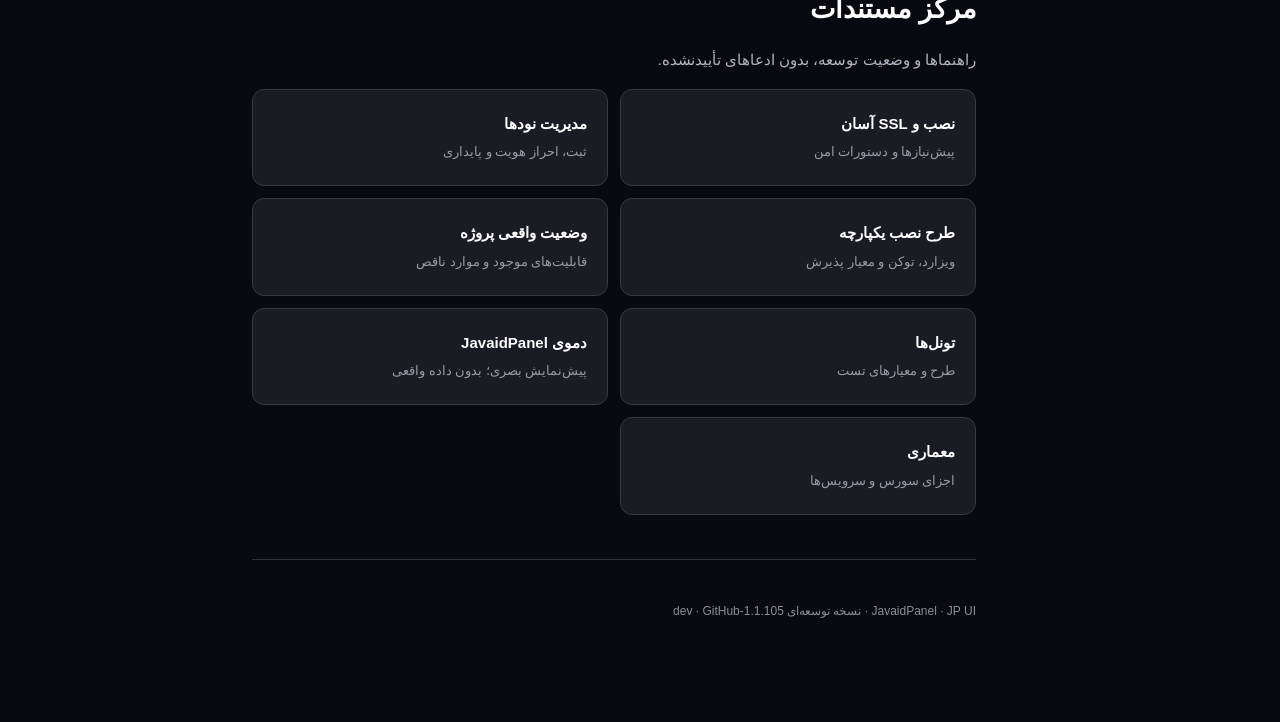
==== commit 8d32708f: "feat(nodes): add authenticated node API, one-command health agent, SSL wizard and regression suites" ====
--- a/docs/index.html
+++ b/docs/index.html
@@ -27,7 +27,7 @@
 <div class="layout">
 <aside class="sidebar" aria-label="فهرست راهنما"><div class="aside-label">شروع کار</div><a class="active" href="#overview">معرفی جاوید پنل</a><a href="#features">قابلیت‌ها</a><a href="#install">نصب سریع</a><a href="#steps">مراحل راه‌اندازی</a><div class="aside-label">مدیریت پنل</div><a href="#ssl">گواهی SSL / TLS</a><a href="#nodes">اتصال نود</a><a href="#comparison">نقشه پیشرفت نصب</a><div class="aside-label">توسعه</div><a href="#resources">مستندات</a><a href="STATUS.md">وضعیت پروژه</a><a href="INSTALL_UX.md">برنامه توسعه</a></aside>
 <main class="content"><div class="crumb">مستندات / <b>JavaidPanel</b> / شروع کار</div>
-<div class="hero" id="overview"><span class="pill">JP UI · 1.1.104-dev · DOCUMENTATION</span><h1>مدیریت زیرساخت،<br><em>واضح و یکپارچه.</em></h1><p>JavaidPanel محیطی برای مدیریت سرورها، نودها و سرویس‌های VPN است. اسکریپت‌های نصب، راهنماهای گام‌به‌گام و وضعیت توسعه را در همین صفحه ببینید.</p><div class="buttons"><a href="#install" class="btn main">شروع راه‌اندازی ←</a><a href="https://github.com/wisealii/JavaidPanel" class="btn">مشاهده سورس</a></div><div class="status">توجه: نصب یک‌دستوری آزمایشی با هسته VPN-UI/AlirezaPanel فراهم شده است، اما نصب روی VPS واقعی هنوز آزمایش نشده و Javid Node و بخش‌های اختصاصی جدید به هسته متصل نیستند.</div></div>
+<div class="hero" id="overview"><span class="pill">JP UI · 1.1.105-dev · DOCUMENTATION</span><h1>مدیریت زیرساخت،<br><em>واضح و یکپارچه.</em></h1><p>JavaidPanel محیطی برای مدیریت سرورها، نودها و سرویس‌های VPN است. اسکریپت‌های نصب، راهنماهای گام‌به‌گام و وضعیت توسعه را در همین صفحه ببینید.</p><div class="buttons"><a href="#install" class="btn main">شروع راه‌اندازی ←</a><a href="https://github.com/wisealii/JavaidPanel" class="btn">مشاهده سورس</a></div><div class="status">توجه: نصب یک‌دستوری آزمایشی با هسته VPN-UI/AlirezaPanel فراهم شده است، اما نصب روی VPS واقعی هنوز آزمایش نشده و Javid Node و بخش‌های اختصاصی جدید به هسته متصل نیستند.</div></div>
 <section id="features"><h2>یک پنل، چند بخش اصلی</h2><p>ساختار محصول با هویت اختصاصی مشکی، سفید و قرمز JP UI.</p><div class="cards">
 <div class="card"><div class="symbol">⌘</div><h3>مدیریت سرویس‌ها</h3><p>معماری هدف برای کاربران، اینباندها و مدیریت متمرکز سرویس‌های VPN.</p></div>
 <div class="card"><div class="symbol">⇆</div><h3>نودهای توزیع‌شده</h3><p>تعریف و نظارت نودها با مسیر توسعهٔ احراز هویت امن.</p></div>
@@ -52,14 +52,14 @@
 <tr><td>مدیریت سرویس</td><td>دستورهای پایه موجود؛ تست بازیابی و ارتقا لازم است</td></tr></table>
 <p style="margin-top:14px;font-size:12px"><a href="FEATURES.md">ماتریس کامل قابلیت‌ها ←</a> · <a href="ROADMAP.md">نقشه راه ←</a></p></section>
 <section id="resources"><h2>مرکز مستندات</h2><p>راهنماها و وضعیت توسعه، بدون ادعاهای تأییدنشده.</p><div class="docs">
-<a href="INSTALLATION.md"><b>نصب و SSL</b><small>پیش‌نیازها و دستورات امن</small></a>
+<a href="SSL_QUICKSTART.md"><b>نصب و SSL آسان</b><small>پیش‌نیازها و دستورات امن</small></a>
 <a href="NODES.md"><b>مدیریت نودها</b><small>ثبت، احراز هویت و پایداری</small></a>
 <a href="INSTALL_UX.md"><b>طرح نصب یکپارچه</b><small>ویزارد، توکن و معیار پذیرش</small></a>
 <a href="STATUS.md"><b>وضعیت واقعی پروژه</b><small>قابلیت‌های موجود و موارد ناقص</small></a>
 <a href="TUNNELS.md"><b>تونل‌ها</b><small>طرح و معیارهای تست</small></a>
 <a href="demo.html"><b>دموی JavaidPanel</b><small>پیش‌نمایش بصری؛ بدون داده واقعی</small></a>
 <a href="ARCHITECTURE.md"><b>معماری</b><small>اجزای سورس و سرویس‌ها</small></a></div></section>
-<footer>JavaidPanel · JP UI · نسخه توسعه‌ای 1.1.104-dev · <a href="https://github.com/wisealii/JavaidPanel">GitHub</a></footer></main>
+<footer>JavaidPanel · JP UI · نسخه توسعه‌ای 1.1.105-dev · <a href="https://github.com/wisealii/JavaidPanel">GitHub</a></footer></main>
 <aside class="toc"><strong>در این صفحه</strong><a href="#overview">معرفی</a><a href="#features">امکانات</a><a href="#install">نصب VPS</a><a href="#steps">مراحل راه‌اندازی</a><a href="#ssl">SSL</a><a href="#nodes">نودها</a><a href="#comparison">مقایسه</a><a href="#resources">مستندات</a></aside></div>
 <script>
 const examples={
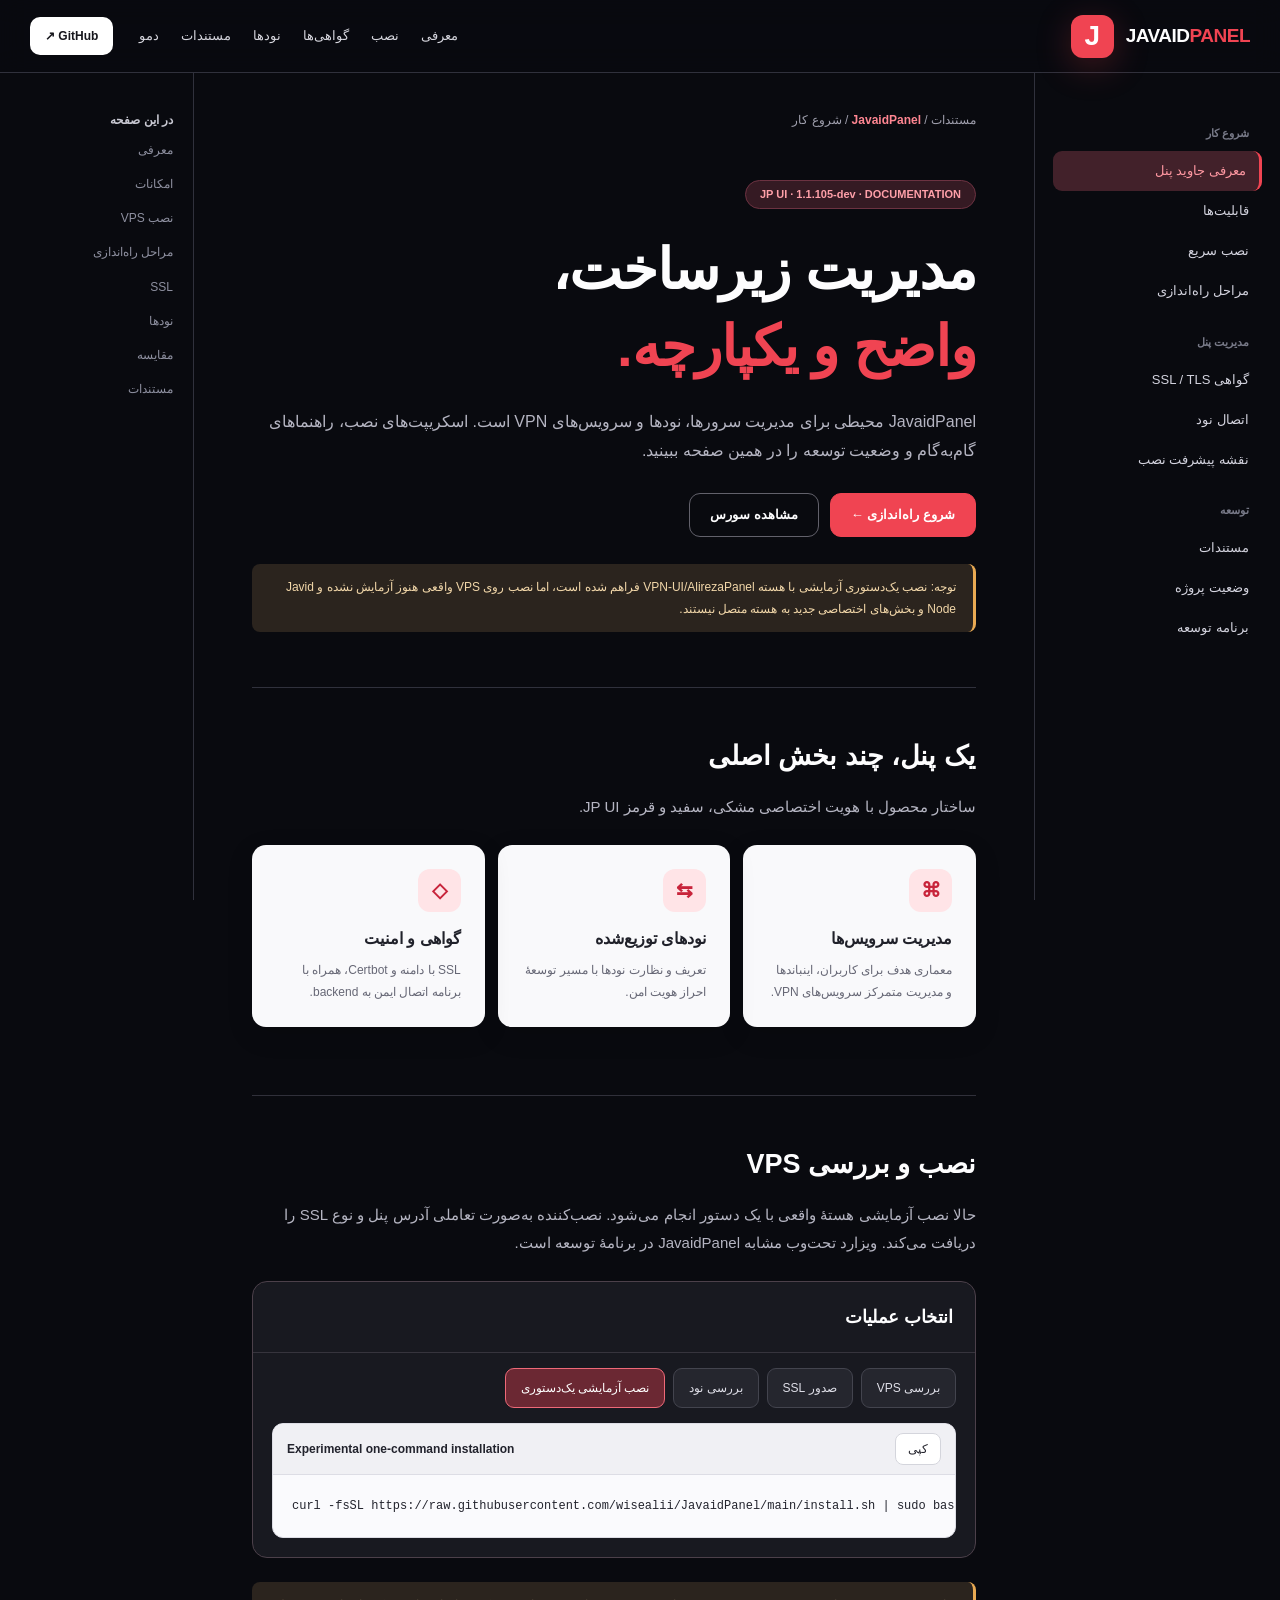
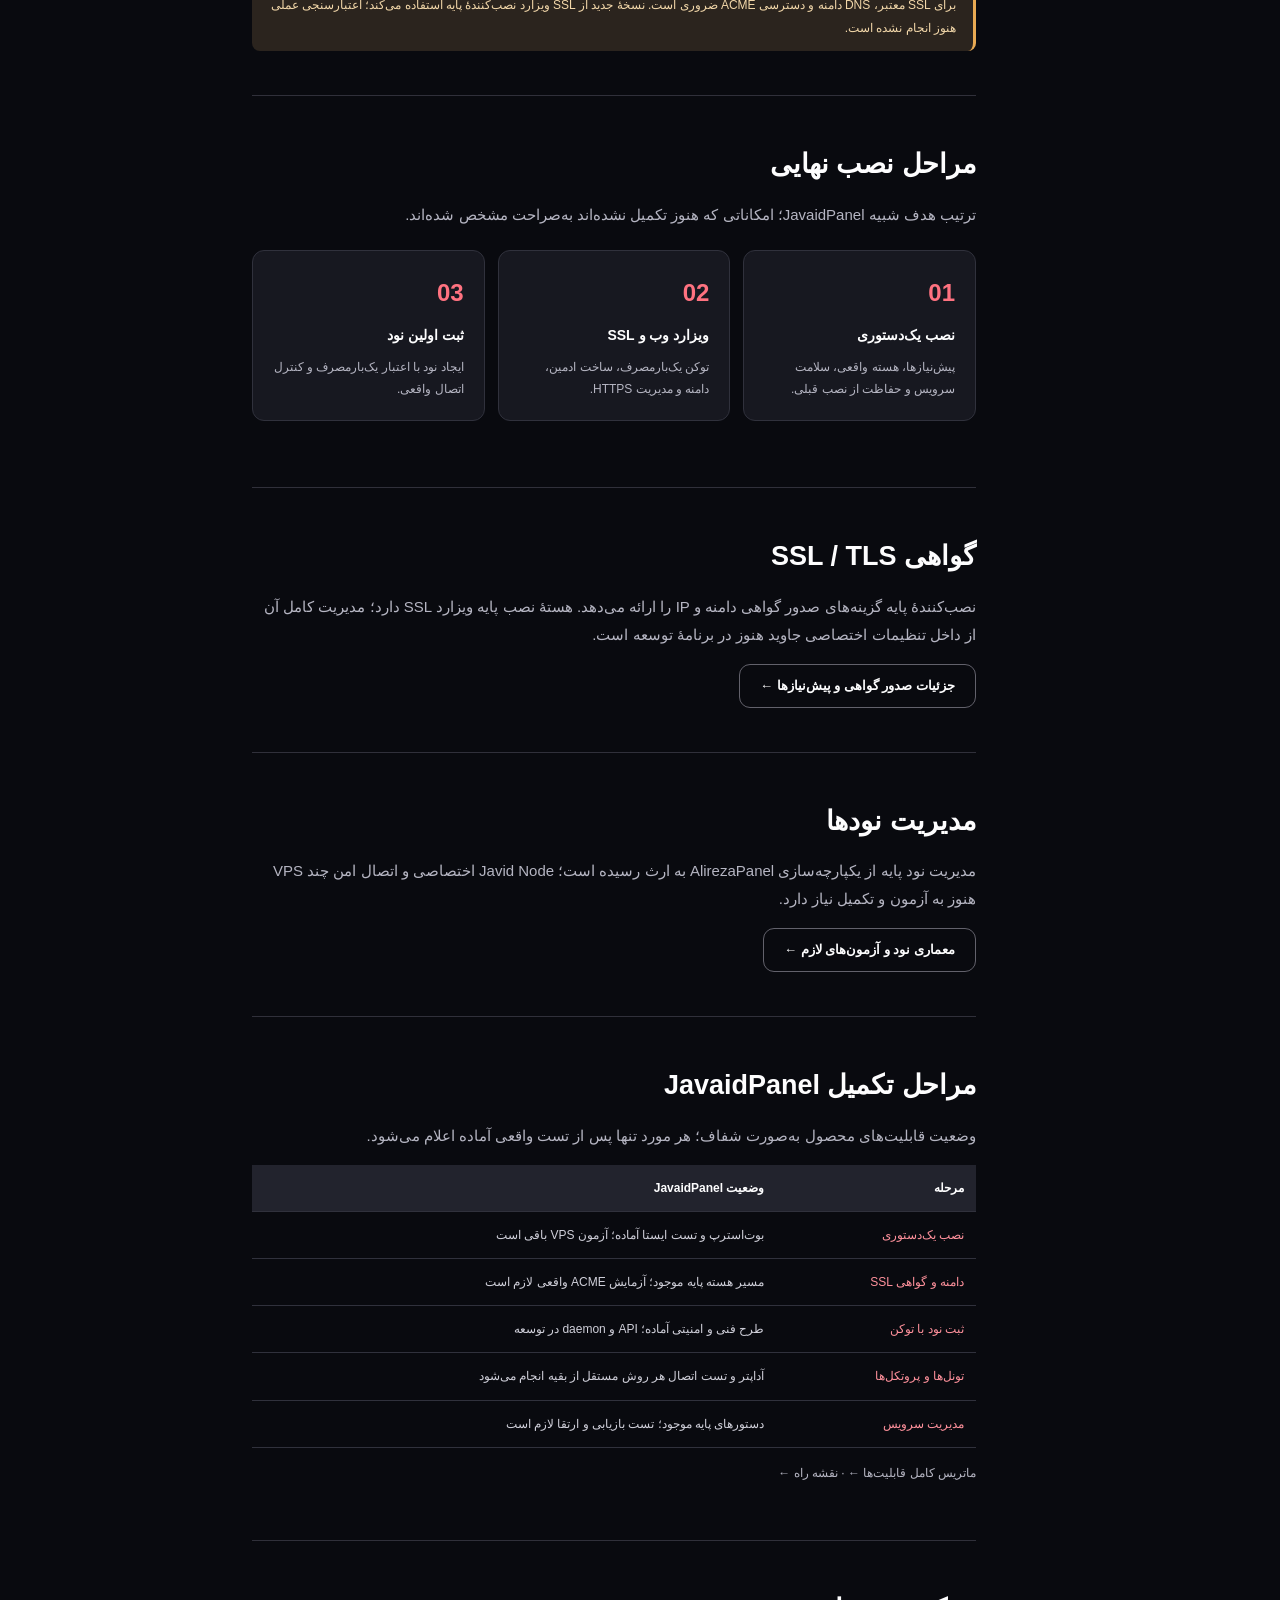
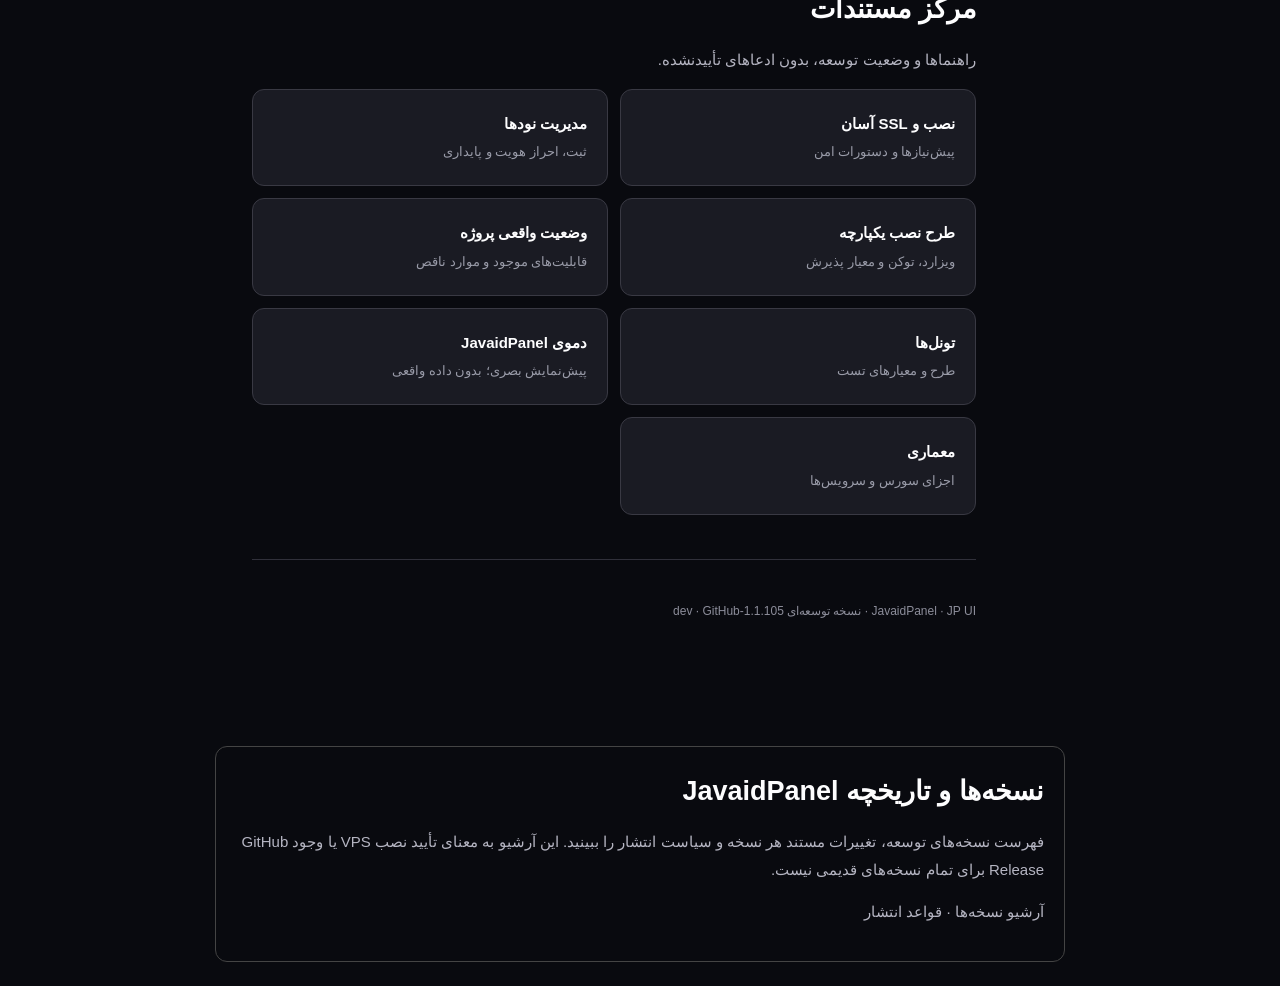
==== commit b60ac39b: "docs(releases): add source-backed version archive and CI release policy (1.1.112-dev)" ====
--- a/docs/index.html
+++ b/docs/index.html
@@ -71,4 +71,5 @@
 const label=document.getElementById("commandLabel"),code=document.getElementById("commands"),copy=document.getElementById("copy");
 document.querySelectorAll("[data-mode]").forEach(btn=>btn.addEventListener("click",()=>{document.querySelectorAll("[data-mode]").forEach(b=>b.setAttribute("aria-pressed","false"));btn.setAttribute("aria-pressed","true");const v=examples[btn.dataset.mode];label.textContent=v[0];code.textContent=v[1];copy.textContent="کپی"}));
 copy.addEventListener("click",async()=>{try{await navigator.clipboard.writeText(code.textContent);copy.textContent="کپی شد ✓"}catch{copy.textContent="کپی در مرورگر مجاز نیست"}});
-</script></body></html>+</script><section style="max-width:850px;margin:24px auto;padding:20px;border:1px solid #444;border-radius:12px"><h2>نسخه‌ها و تاریخچه JavaidPanel</h2><p>فهرست نسخه‌های توسعه، تغییرات مستند هر نسخه و سیاست انتشار را ببینید. این آرشیو به معنای تأیید نصب VPS یا وجود GitHub Release برای تمام نسخه‌های قدیمی نیست.</p><p><a href="VERSION_ARCHIVE.md">آرشیو نسخه‌ها</a> · <a href="RELEASE_PROCESS.md">قواعد انتشار</a></p></section>
+</body></html>
